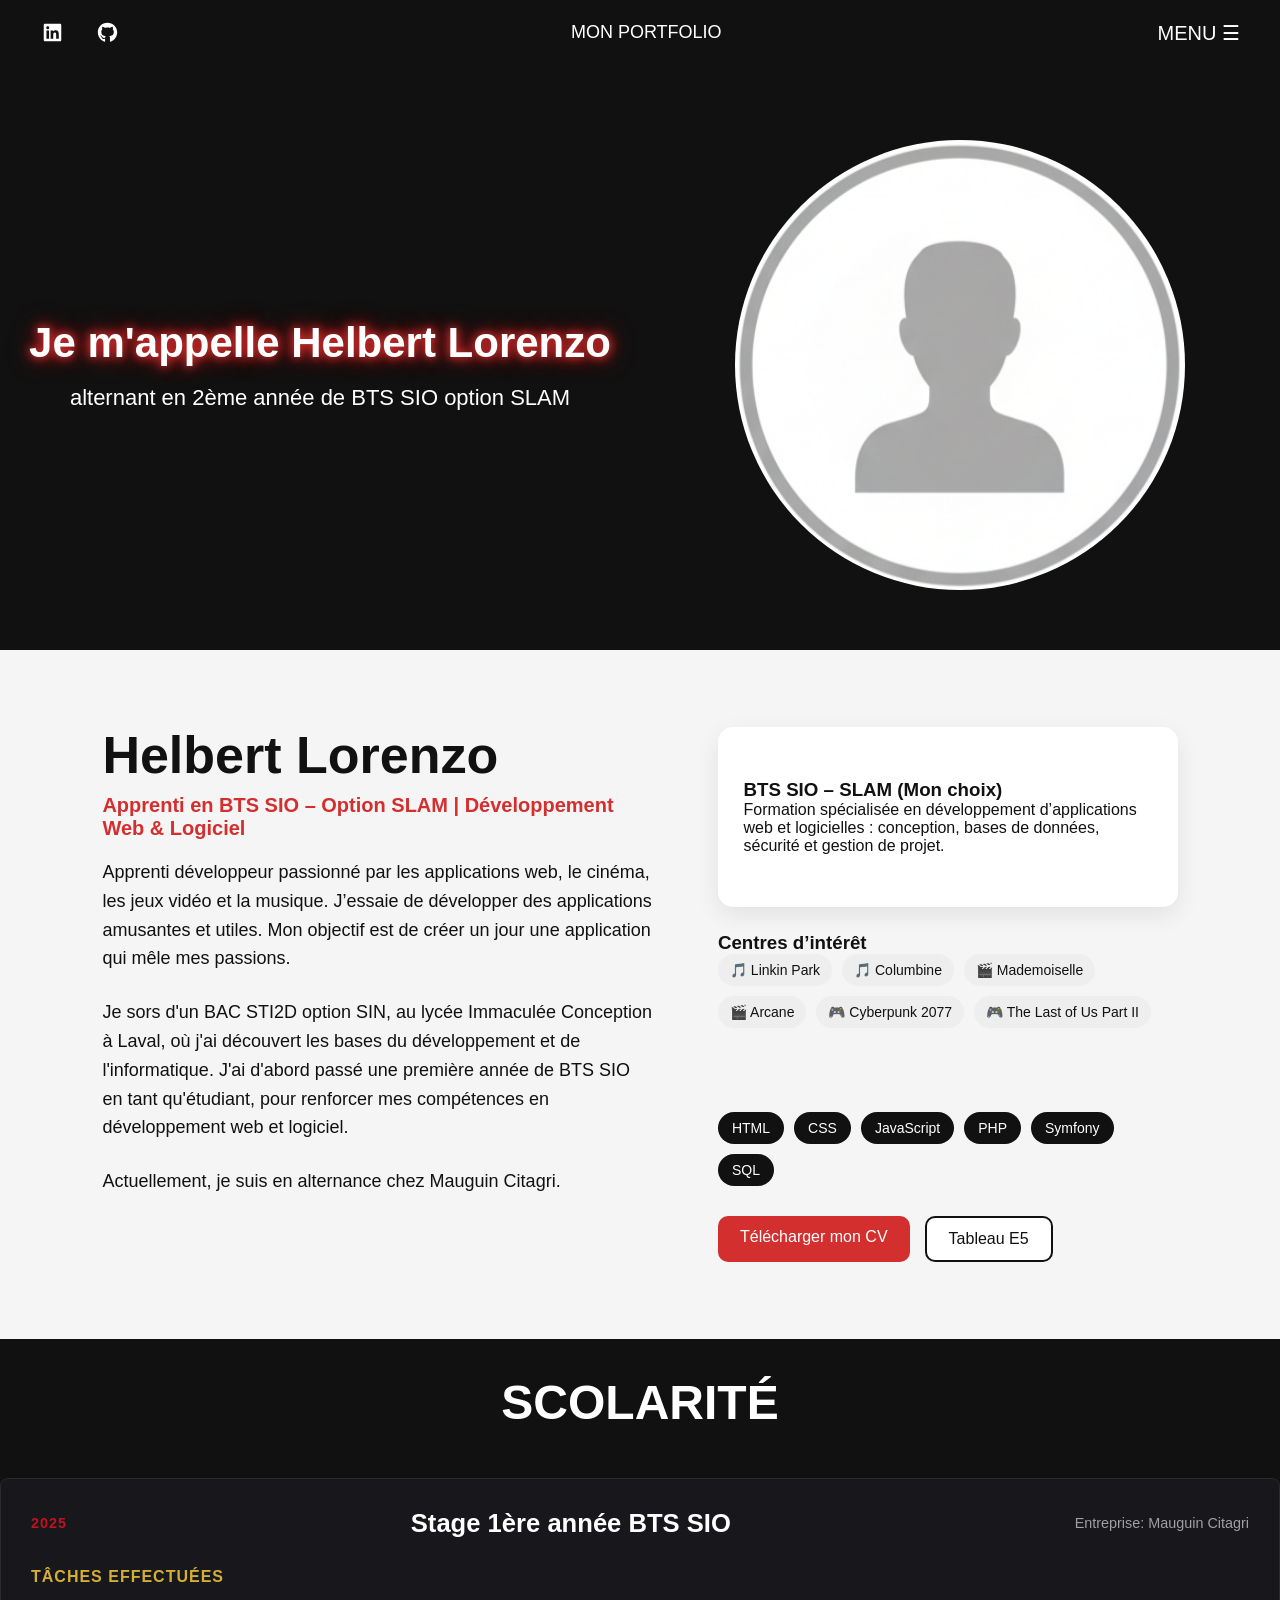
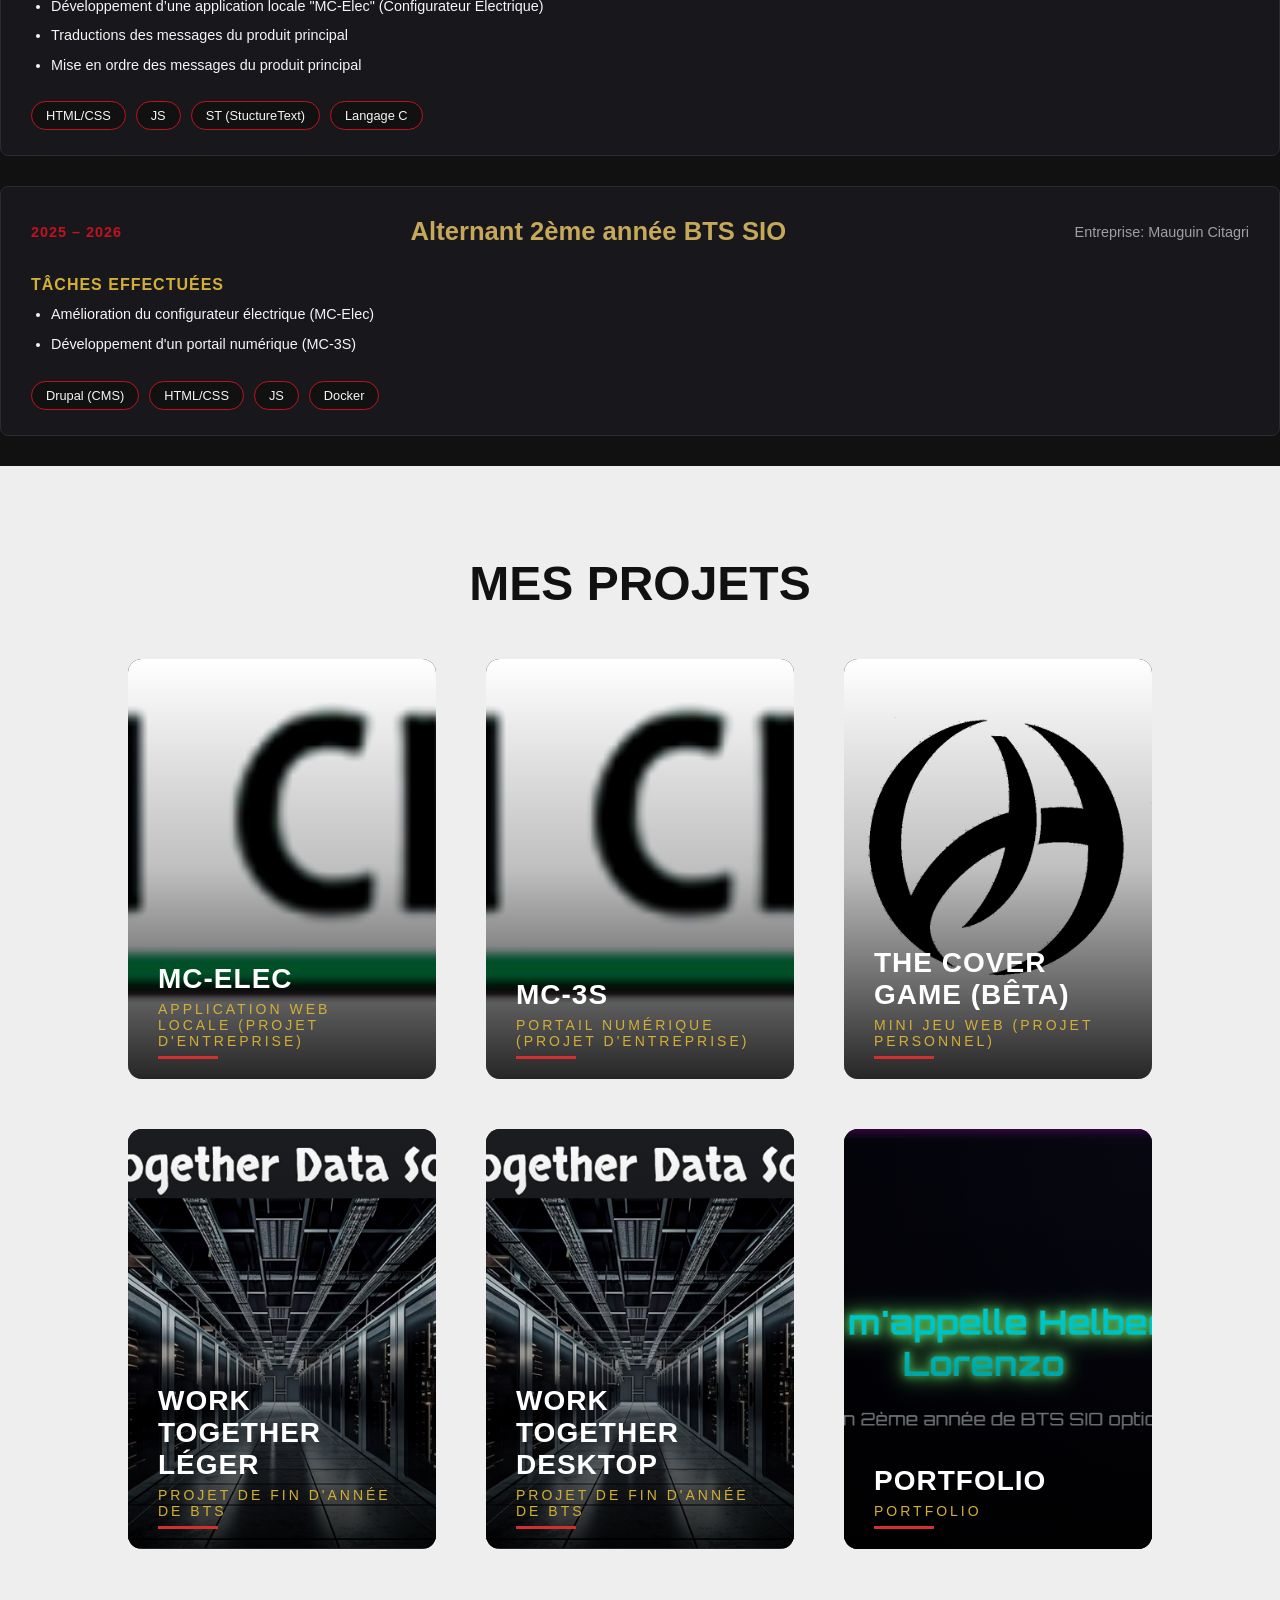
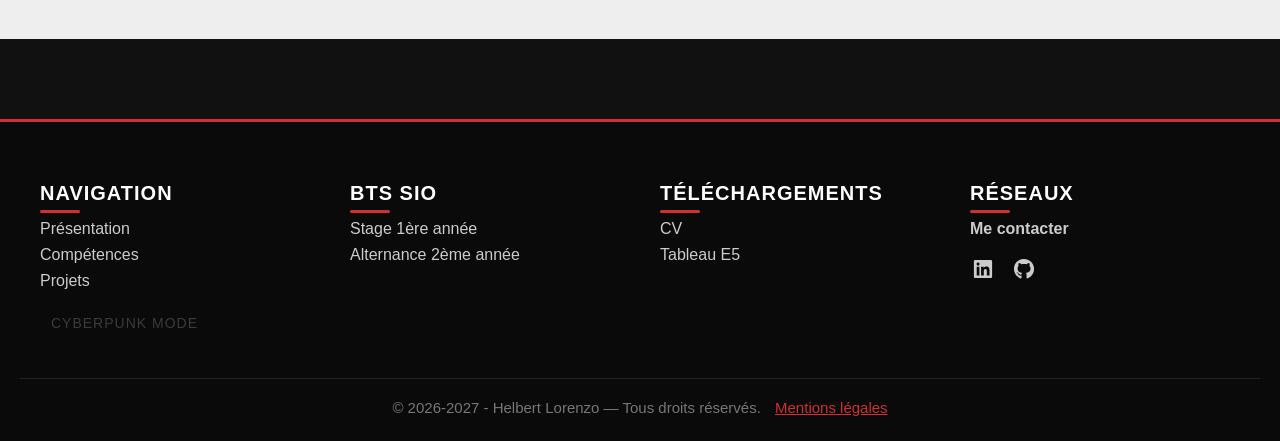
==== index.html @ fddd1efd "croix qui fonctionne" ====
<!DOCTYPE html>
<html lang="fr">
<head>
    <meta charset="UTF-8" />
    <meta name="viewport" content="width=device-width, initial-scale=1.0" />
    <title>HELBERT LORENZO</title>
    <link rel="website icon" type="jpg" href="assets/images/LLH.png">
    <link id="theme-style" rel="stylesheet" href="assets/css/style.css"/>
    <link href="https://fonts.googleapis.com/css2?family=Orbitron:wght@400;700&display=swap" rel="stylesheet">
</head>

<body>
    <header class="header">
        <div class="socials">

            <a href="https://www.linkedin.com/in/lorenzo-helbert-847bb3398?utm_source=share_via&utm_content=profile&utm_medium=member_android" target="_blank" rel="noopener noreferrer" aria-label="Lien vers mon GitHub">
                <svg xmlns="http://www.w3.org/2000/svg" viewBox="0 0 640 640"><!--!Font Awesome Free v7.1.0 by @fontawesome - https://fontawesome.com License - https://fontawesome.com/license/free Copyright 2025 Fonticons, Inc.--><path d="M512 96L127.9 96C110.3 96 96 110.5 96 128.3L96 511.7C96 529.5 110.3 544 127.9 544L512 544C529.6 544 544 529.5 544 511.7L544 128.3C544 110.5 529.6 96 512 96zM231.4 480L165 480L165 266.2L231.5 266.2L231.5 480L231.4 480zM198.2 160C219.5 160 236.7 177.2 236.7 198.5C236.7 219.8 219.5 237 198.2 237C176.9 237 159.7 219.8 159.7 198.5C159.7 177.2 176.9 160 198.2 160zM480.3 480L413.9 480L413.9 376C413.9 351.2 413.4 319.3 379.4 319.3C344.8 319.3 339.5 346.3 339.5 374.2L339.5 480L273.1 480L273.1 266.2L336.8 266.2L336.8 295.4L337.7 295.4C346.6 278.6 368.3 260.9 400.6 260.9C467.8 260.9 480.3 305.2 480.3 362.8L480.3 480z"/></svg>
            </a>
            
            <a href="https://github.com/NeiLP14" target="_blank" rel="noopener noreferrer" aria-label="Lien vers mon GitHub">
                <svg xmlns="http://www.w3.org/2000/svg" viewBox="0 0 640 640"><!--!Font Awesome Free v7.1.0 by @fontawesome - https://fontawesome.com License - https://fontawesome.com/license/free Copyright 2025 Fonticons, Inc.--><path d="M237.9 461.4C237.9 463.4 235.6 465 232.7 465C229.4 465.3 227.1 463.7 227.1 461.4C227.1 459.4 229.4 457.8 232.3 457.8C235.3 457.5 237.9 459.1 237.9 461.4zM206.8 456.9C206.1 458.9 208.1 461.2 211.1 461.8C213.7 462.8 216.7 461.8 217.3 459.8C217.9 457.8 216 455.5 213 454.6C210.4 453.9 207.5 454.9 206.8 456.9zM251 455.2C248.1 455.9 246.1 457.8 246.4 460.1C246.7 462.1 249.3 463.4 252.3 462.7C255.2 462 257.2 460.1 256.9 458.1C256.6 456.2 253.9 454.9 251 455.2zM316.8 72C178.1 72 72 177.3 72 316C72 426.9 141.8 521.8 241.5 555.2C254.3 557.5 258.8 549.6 258.8 543.1C258.8 536.9 258.5 502.7 258.5 481.7C258.5 481.7 188.5 496.7 173.8 451.9C173.8 451.9 162.4 422.8 146 415.3C146 415.3 123.1 399.6 147.6 399.9C147.6 399.9 172.5 401.9 186.2 425.7C208.1 464.3 244.8 453.2 259.1 446.6C261.4 430.6 267.9 419.5 275.1 412.9C219.2 406.7 162.8 398.6 162.8 302.4C162.8 274.9 170.4 261.1 186.4 243.5C183.8 237 175.3 210.2 189 175.6C209.9 169.1 258 202.6 258 202.6C278 197 299.5 194.1 320.8 194.1C342.1 194.1 363.6 197 383.6 202.6C383.6 202.6 431.7 169 452.6 175.6C466.3 210.3 457.8 237 455.2 243.5C471.2 261.2 481 275 481 302.4C481 398.9 422.1 406.6 366.2 412.9C375.4 420.8 383.2 435.8 383.2 459.3C383.2 493 382.9 534.7 382.9 542.9C382.9 549.4 387.5 557.3 400.2 555C500.2 521.8 568 426.9 568 316C568 177.3 455.5 72 316.8 72zM169.2 416.9C167.9 417.9 168.2 420.2 169.9 422.1C171.5 423.7 173.8 424.4 175.1 423.1C176.4 422.1 176.1 419.8 174.4 417.9C172.8 416.3 170.5 415.6 169.2 416.9zM158.4 408.8C157.7 410.1 158.7 411.7 160.7 412.7C162.3 413.7 164.3 413.4 165 412C165.7 410.7 164.7 409.1 162.7 408.1C160.7 407.5 159.1 407.8 158.4 408.8zM190.8 444.4C189.2 445.7 189.8 448.7 192.1 450.6C194.4 452.9 197.3 453.2 198.6 451.6C199.9 450.3 199.3 447.3 197.3 445.4C195.1 443.1 192.1 442.8 190.8 444.4zM179.4 429.7C177.8 430.7 177.8 433.3 179.4 435.6C181 437.9 183.7 438.9 185 437.9C186.6 436.6 186.6 434 185 431.7C183.6 429.4 181 428.4 179.4 429.7z"/></svg>
            </a>
            
            
        </div>

        <a href="#" class="logo">
            <span class="text-main">MON PORTFOLIO</span>
            <span class="text-hover">HOPE</span>
        </a>

        <div class="menu">MENU ☰</div>
    </header>

    <div id="side-menu" class="side-menu">
        <div class="close-btn">✕</div>

        <!-- ACCUEIL -->
        <div class="menu-block">
            <span class="menu-number">01</span>
            <div class="menu-content">
                <a href="#" class="menu-title">ACCUEIL</a>
                <a href="#presentation">PRESENTATION</a>
                <a href="#telechargeable">TELECHARGEABLE</a>
                <a href="#competences">COMPETENCES</a>
            </div>
        </div>

        <!-- SCOLARITE -->
        <div class="menu-block">
            <span class="menu-number">02</span>
            <div class="menu-content">
                <a href="#scolarite" class="menu-title">SCOLARITE</a>
                <a href="#stage1">STAGE PREMIERE ANNEE</a>
                <a href="#alternance">ALTERNANCE DEUXIEME ANNEE</a>
            </div>
        </div>

        <!-- PROJETS -->
        <div class="menu-block">
            <span class="menu-number">03</span>
            <div class="menu-content">
                <a href="#projets" class="menu-title">PROJETS</a>
                <a href="#mc-elec">MC-ELEC</a>
                <a href="#mc-3s">MC-3S</a>
                <a href="#covergame">THE COVER GAME</a>
                <a href="#w2g_leger">WORK TOGETHER LÉGER</a>
                <a href="#w2g_desktop">WORK TOGETHER DESKTOP</a>
            </div>
        </div>

        <!-- VEILLE TECHNOLOGIQUE -->
        <div class="menu-block">
            <span class="menu-number">04</span>
            <div class="menu-content">
                <a href="veille.html" class="menu-title">VEILLE TECHNOLOGIQUE</a>
            </div>
        </div>

        <!-- ME CONTACTER -->
        <div class="menu-block">
            <span class="menu-number">05</span>
            <div class="menu-content">
                <a href="#" class="menu-title">ME CONTACTER</a>
            </div>
        </div>
    </div>

    <div id="overlay" class="overlay"></div>

    <main>
        <div class="container">
            <section id="accueil">
                <div class="intro-presentation">
                    <div class="intro-text">
                        <h1 data-text="Je m'appelle Helbert Lorenzo">
                            Je m'appelle Helbert Lorenzo
                        </h1>
                        <br>
                        <p>alternant en 2ème année de BTS SIO option SLAM </p>
                    </div>

                    <div class="intro-img">
                        <img src="assets/images/pp_defaut.PNG" alt="profil" class="pp"/>
                    </div>
                </div>
            </section>

            <section id="presentation" class="presentation-section">

                <div class="presentation-grid">

                    <!-- COLONNE GAUCHE -->
                    <div class="presentation-left">
                        <h2>Helbert Lorenzo</h2>
                        <p class="subtitle">
                            Apprenti en BTS SIO – Option SLAM | Développement Web & Logiciel
                        </p>

                        <p class="description">
                            Apprenti développeur passionné par les applications web, le cinéma, les jeux vidéo et la musique. 
                            J’essaie de développer des applications amusantes et utiles. 
                            Mon objectif est de créer un jour une application qui mêle mes passions.
                        </p>

                        <p class="description">
                            Je sors d'un BAC STI2D option SIN, au lycée Immaculée Conception à Laval, où j'ai découvert les bases du développement et de l'informatique.
                            J'ai d'abord passé une première année de BTS SIO en tant qu'étudiant, pour renforcer mes compétences en développement web et logiciel.
                        </p>

                        <p class="description">
                            Actuellement, je suis en alternance chez Mauguin Citagri.
                        </p>
                    </div>

                    <!-- COLONNE DROITE -->
                    <div class="presentation-right">

                        <div class="card-container">
                            <div class="card">
                                <div class="card-face card-front">
                                    <h3>BTS SIO – SLAM (Mon choix)</h3>
                                    <p>
                                        Formation spécialisée en développement d’applications web et logicielles :
                                        conception, bases de données, sécurité et gestion de projet.
                                    </p>
                                </div>

                                <div class="card-face card-back">
                                    <h3>BTS SIO – SISR</h3>
                                    <p>
                                        Option orientée infrastructures, réseaux et cybersécurité :
                                        administration systèmes, maintenance et sécurisation des réseaux.
                                    </p>
                                </div>
                            </div>
                        </div>

                        <div class="card interests">
                            <h3>Centres d’intérêt</h3>
                            <div class="tags">
                                <span class="interest" data-interest="linkinpark">🎵 Linkin Park</span>
                                <span class="interest" data-interest="columbine">🎵 Columbine</span>
                                <span class="interest" data-interest="mademoiselle">🎬 Mademoiselle</span>
                                <span class="interest" data-interest="arcane">🎬 Arcane</span>
                                <span class="interest" data-interest="cyberpunk">🎮 Cyberpunk 2077</span>
                                <span class="interest" data-interest="tlou2">🎮 The Last of Us Part II</span>
                            </div>
                        </div>

                        <div class="stack">
                            <span>HTML</span>
                            <span>CSS</span>
                            <span>JavaScript</span>
                            <span>PHP</span>
                            <span>Symfony</span>
                            <span>SQL</span>
                        </div>

                        <div class="cta-buttons">
                            <a href="/assets/pdf/mon_CV.pdf" download class="btn-primary">Télécharger mon CV</a>
                            <a href="#" class="btn-secondary" onclick="ouvrirPopup()">Tableau E5</a>
                        </div>
                    </div>

                </div>

            </section>

            <section class="scolarite" id="scolarite">
                <br><br>
                <h2>SCOLARITÉ</h2>

                <div class="bloc-parcours" id="stage1">

                    <div class="bloc-header">
                        <span class="bloc-date">2025</span>
                        <h3>Stage 1ère année BTS SIO</h3>
                        <span class="bloc-entreprise">Entreprise: Mauguin Citagri</span>
                    </div>

                    <div class="bloc-content">

                        <div class="bloc-section">
                            <h4>Tâches effectuées</h4>
                            <ul>
                                <li>Développement d’une application locale "MC-Elec" (Configurateur Electrique)</li>
                                <li>Traductions des messages du produit principal</li>
                                <li>Mise en ordre des messages du produit principal</li>
                            </ul>
                        </div>

                        <div class="tech-tags">
                            <span>HTML/CSS</span>
                            <span>JS</span>
                            <span>ST (StuctureText)</span>
                            <span>Langage C</span>
                        </div>
                    </div>
                </div>

                <div class="bloc-parcours highlight" id="alternance">
                    <div class="bloc-header">
                        <span class="bloc-date">2025 – 2026</span>
                        <h3>Alternant 2ème année BTS SIO</h3>
                        <span class="bloc-entreprise">Entreprise: Mauguin Citagri</span>
                    </div>

                    <div class="bloc-content">

                        <div class="bloc-section">
                            <h4>TÂCHES EFFECTUÉES</h4>
                            <ul>
                                <li>Amélioration du configurateur électrique (MC-Elec)</li>
                                <li>Développement d'un portail numérique (MC-3S)</li>
                            </ul>
                        </div>

                        <div class="tech-tags">
                            <span>Drupal (CMS)</span>
                            <span>HTML/CSS</span>
                            <span>JS</span>
                            <span>Docker</span>
                        </div>

                    </div>

                </div>

            </section>

            <section id="projets" class="bg-light">
                <h2>MES PROJETS</h2>

                <div class="projects-grid">
                    <article class="project-card" data-popup="project1" id="mc-elec">
                        <img src="assets/images/mc3s_logo.png" alt="Projet 1">
                        <div class="project-overlay">
                            <h3>MC-Elec</h3>
                            <span>Application Web locale (Projet d'entreprise)</span>
                        </div>
                    </article>

                    <article class="project-card" data-popup="project2" id="mc-3s">
                        <img src="assets/images/mc3s_logo.png" alt="Projet 2">
                        <div class="project-overlay">
                            <h3>MC-3S</h3>
                            <span>Portail numérique (Projet d'entreprise)</span>
                        </div>
                    </article>

                    <article class="project-card" data-popup="project3" id="covergame">
                        <img src="assets/images/LLH.png" alt="Projet 3">
                        <div class="project-overlay">
                            <h3>The Cover Game (Bêta)</h3>
                            <span>Mini jeu Web (Projet personnel)</span>
                        </div>
                    </article>

                    <article class="project-card" data-popup="project4" id="w2g_leger">
                        <img src="assets/images/w2g.png" alt="Projet 4">
                        <div class="project-overlay">
                            <h3>Work Together Léger</h3>
                            <span>Projet de fin d'année de BTS</span>
                        </div>
                    </article>

                    <article class="project-card" data-popup="project5" id="w2g_desktop">
                        <img src="assets/images/w2g.png" alt="Projet 5">
                        <div class="project-overlay">
                            <h3>Work Together Desktop</h3>
                            <span>Projet de fin d'année de BTS</span>
                        </div>
                    </article>

                    <article class="project-card" data-popup="project6" id="portfolio">
                        <img src="assets/images/portfolio.png" alt="Projet 6">
                        <div class="project-overlay">
                            <h3>Portfolio</h3>
                            <span>Portfolio</span>
                        </div>
                    </article>
                </div>

            </section>
        </div>
    </main>

    <footer class="footer">
        <div class="footer-container">

            <!-- Colonne 1 -->
            <div class="footer-col">
                <h4>Navigation</h4>
                <a href="#presentation">Présentation</a>
                <a href="#presentation">Compétences</a>
                <a href="#projets">Projets</a>
                <button id="theme-toggle" class="theme-btn">CYBERPUNK MODE</button>
            </div>

            <!-- Colonne 2 -->
            <div class="footer-col">
                <h4>BTS SIO</h4>
                <a href="#stage1">Stage 1ère année</a>
                <a href="#alternance">Alternance 2ème année</a>
            </div>

            <!-- Colonne 3 -->
            <div class="footer-col">
                <h4>Téléchargements</h4>
                <a href="/assets/pdf/mon_CV.pdf" download>CV</a>
                <a href="#" onclick="ouvrirPopup()">Tableau E5</a>
            </div>

            <!-- Colonne 4 -->
            <div class="footer-col">
                <h4>Réseaux</h4>
                <a href="#" class="footer-contact">Me contacter</a>
                <div class="footer-socials">
                    <a href="https://www.linkedin.com/in/lorenzo-helbert-847bb3398?utm_source=share_via&utm_content=profile&utm_medium=member_android" target="_blank" rel="noopener noreferrer" aria-label="Lien vers mon GitHub">
                        <svg xmlns="http://www.w3.org/2000/svg" viewBox="0 0 640 640"><!--!Font Awesome Free v7.1.0 by @fontawesome - https://fontawesome.com License - https://fontawesome.com/license/free Copyright 2025 Fonticons, Inc.--><path d="M512 96L127.9 96C110.3 96 96 110.5 96 128.3L96 511.7C96 529.5 110.3 544 127.9 544L512 544C529.6 544 544 529.5 544 511.7L544 128.3C544 110.5 529.6 96 512 96zM231.4 480L165 480L165 266.2L231.5 266.2L231.5 480L231.4 480zM198.2 160C219.5 160 236.7 177.2 236.7 198.5C236.7 219.8 219.5 237 198.2 237C176.9 237 159.7 219.8 159.7 198.5C159.7 177.2 176.9 160 198.2 160zM480.3 480L413.9 480L413.9 376C413.9 351.2 413.4 319.3 379.4 319.3C344.8 319.3 339.5 346.3 339.5 374.2L339.5 480L273.1 480L273.1 266.2L336.8 266.2L336.8 295.4L337.7 295.4C346.6 278.6 368.3 260.9 400.6 260.9C467.8 260.9 480.3 305.2 480.3 362.8L480.3 480z"/></svg>
                    </a>
                    
                    <a href="https://github.com/NeiLP14" target="_blank" rel="noopener noreferrer" aria-label="Lien vers mon GitHub">
                        <svg xmlns="http://www.w3.org/2000/svg" viewBox="0 0 640 640"><!--!Font Awesome Free v7.1.0 by @fontawesome - https://fontawesome.com License - https://fontawesome.com/license/free Copyright 2025 Fonticons, Inc.--><path d="M237.9 461.4C237.9 463.4 235.6 465 232.7 465C229.4 465.3 227.1 463.7 227.1 461.4C227.1 459.4 229.4 457.8 232.3 457.8C235.3 457.5 237.9 459.1 237.9 461.4zM206.8 456.9C206.1 458.9 208.1 461.2 211.1 461.8C213.7 462.8 216.7 461.8 217.3 459.8C217.9 457.8 216 455.5 213 454.6C210.4 453.9 207.5 454.9 206.8 456.9zM251 455.2C248.1 455.9 246.1 457.8 246.4 460.1C246.7 462.1 249.3 463.4 252.3 462.7C255.2 462 257.2 460.1 256.9 458.1C256.6 456.2 253.9 454.9 251 455.2zM316.8 72C178.1 72 72 177.3 72 316C72 426.9 141.8 521.8 241.5 555.2C254.3 557.5 258.8 549.6 258.8 543.1C258.8 536.9 258.5 502.7 258.5 481.7C258.5 481.7 188.5 496.7 173.8 451.9C173.8 451.9 162.4 422.8 146 415.3C146 415.3 123.1 399.6 147.6 399.9C147.6 399.9 172.5 401.9 186.2 425.7C208.1 464.3 244.8 453.2 259.1 446.6C261.4 430.6 267.9 419.5 275.1 412.9C219.2 406.7 162.8 398.6 162.8 302.4C162.8 274.9 170.4 261.1 186.4 243.5C183.8 237 175.3 210.2 189 175.6C209.9 169.1 258 202.6 258 202.6C278 197 299.5 194.1 320.8 194.1C342.1 194.1 363.6 197 383.6 202.6C383.6 202.6 431.7 169 452.6 175.6C466.3 210.3 457.8 237 455.2 243.5C471.2 261.2 481 275 481 302.4C481 398.9 422.1 406.6 366.2 412.9C375.4 420.8 383.2 435.8 383.2 459.3C383.2 493 382.9 534.7 382.9 542.9C382.9 549.4 387.5 557.3 400.2 555C500.2 521.8 568 426.9 568 316C568 177.3 455.5 72 316.8 72zM169.2 416.9C167.9 417.9 168.2 420.2 169.9 422.1C171.5 423.7 173.8 424.4 175.1 423.1C176.4 422.1 176.1 419.8 174.4 417.9C172.8 416.3 170.5 415.6 169.2 416.9zM158.4 408.8C157.7 410.1 158.7 411.7 160.7 412.7C162.3 413.7 164.3 413.4 165 412C165.7 410.7 164.7 409.1 162.7 408.1C160.7 407.5 159.1 407.8 158.4 408.8zM190.8 444.4C189.2 445.7 189.8 448.7 192.1 450.6C194.4 452.9 197.3 453.2 198.6 451.6C199.9 450.3 199.3 447.3 197.3 445.4C195.1 443.1 192.1 442.8 190.8 444.4zM179.4 429.7C177.8 430.7 177.8 433.3 179.4 435.6C181 437.9 183.7 438.9 185 437.9C186.6 436.6 186.6 434 185 431.7C183.6 429.4 181 428.4 179.4 429.7z"/></svg>
                    </a>
                </div>
            </div>

        </div>

        <div class="footer-bottom">
            © 2026-2027 - Helbert Lorenzo — Tous droits réservés.
            <a href="mentions-legales.html">Mentions légales</a>
        </div>
    </footer>

    <!-- POPUP INTERETS -->
    <div class="modal" id="interestModal">
        <div class="modal-content">
            <span class="close">&times;</span>
            <h2 id="modalTitle"></h2>
            <p id="modalText"></p>
        </div>
    </div>

    <!-- POPUP MOT DE PASSE -->
    <div id="popupMdp" class="popup-overlay">
        <div class="popup-box">
            <h2>Accès sécurisé</h2>
            <p>Veuillez entrer le mot de passe</p>
            
            <input type="password" id="champMdp" placeholder="Mot de passe">
            
            <div class="popup-buttons">
            <button onclick="verifierMotDePasse()">Valider</button>
            <button class="close-btn" onclick="fermerPopup()">Annuler</button>
            </div>
            
            <p id="erreurMdp" class="erreur"></p>
        </div>
    </div>

    <div class="modal" id="project-modal">
        <div class="modal-content">
            <span class="close" id="close-project">&times;</span>
            
            <h2 id="modal-title"></h2>
            <p id="modal-description"></p>

            <div class="modal-images" id="modal-images"></div>
        </div>
    </div>

    <div class="image-viewer" id="image-viewer">
        <span class="viewer-close">&times;</span>
        <span class="viewer-arrow left">&#10094;</span>
        <img id="viewer-img" src="" alt="Agrandissement">
        <span class="viewer-arrow right">&#10095;</span>
    </div>

    <script src="assets/javascript/script.js"></script>
</body>
---- assets/css/style.css ----
@import url("navbar.css");
@import url("intro.css");
@import url("accueil.css");
@import url("apropos.css");
@import url("interets.css");
@import url("tab_e5.css");
@import url("scolarite.css");
@import url("projekt.css");
@import url("veille.css");
@import url("mentions.css");
@import url("footer.css");

* {
    margin: 0;
    padding: 0;
    box-sizing: border-box;
    font-family: "Helvetica", sans-serif;
}

main {
    padding-top: 80px; 
}

body {
    background: #111;
    color: #fff;
    overflow-x: hidden;
}

.bg-light {
    background-color: #eee;
    color: #111;
}
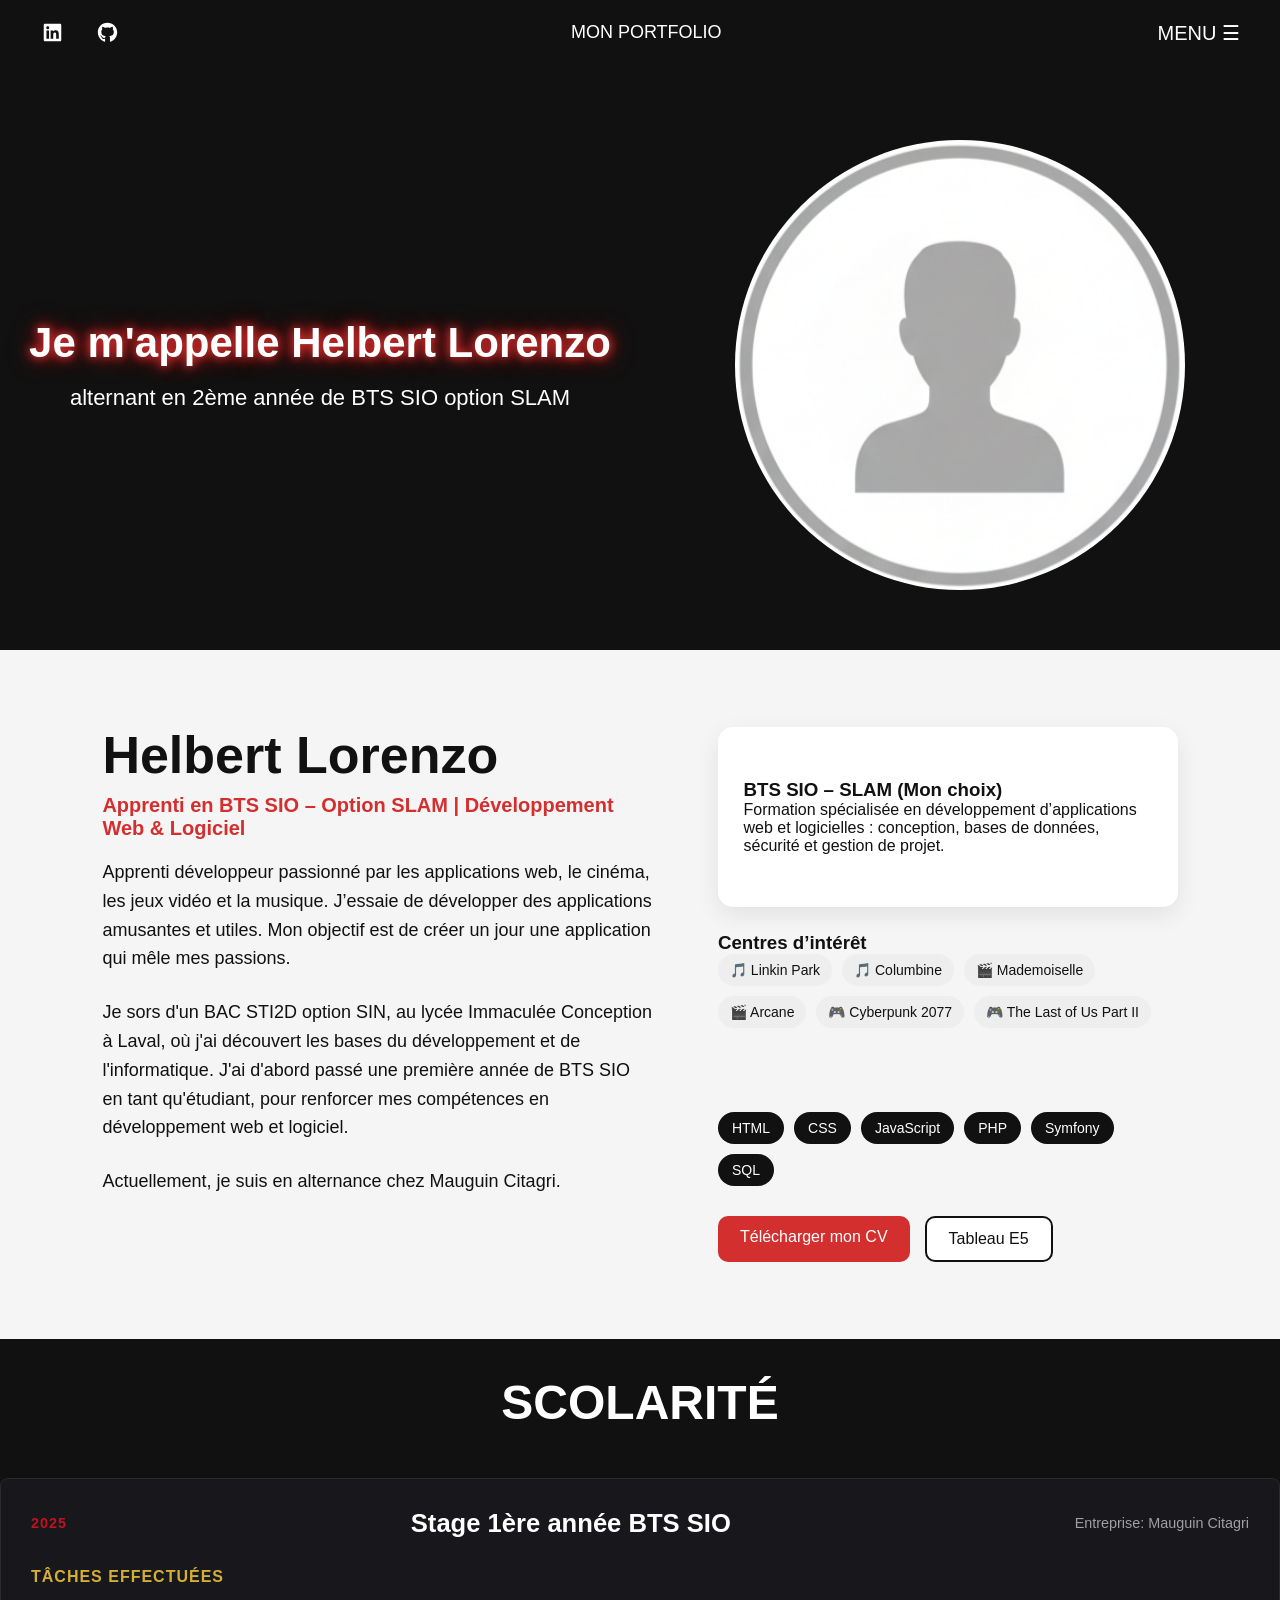
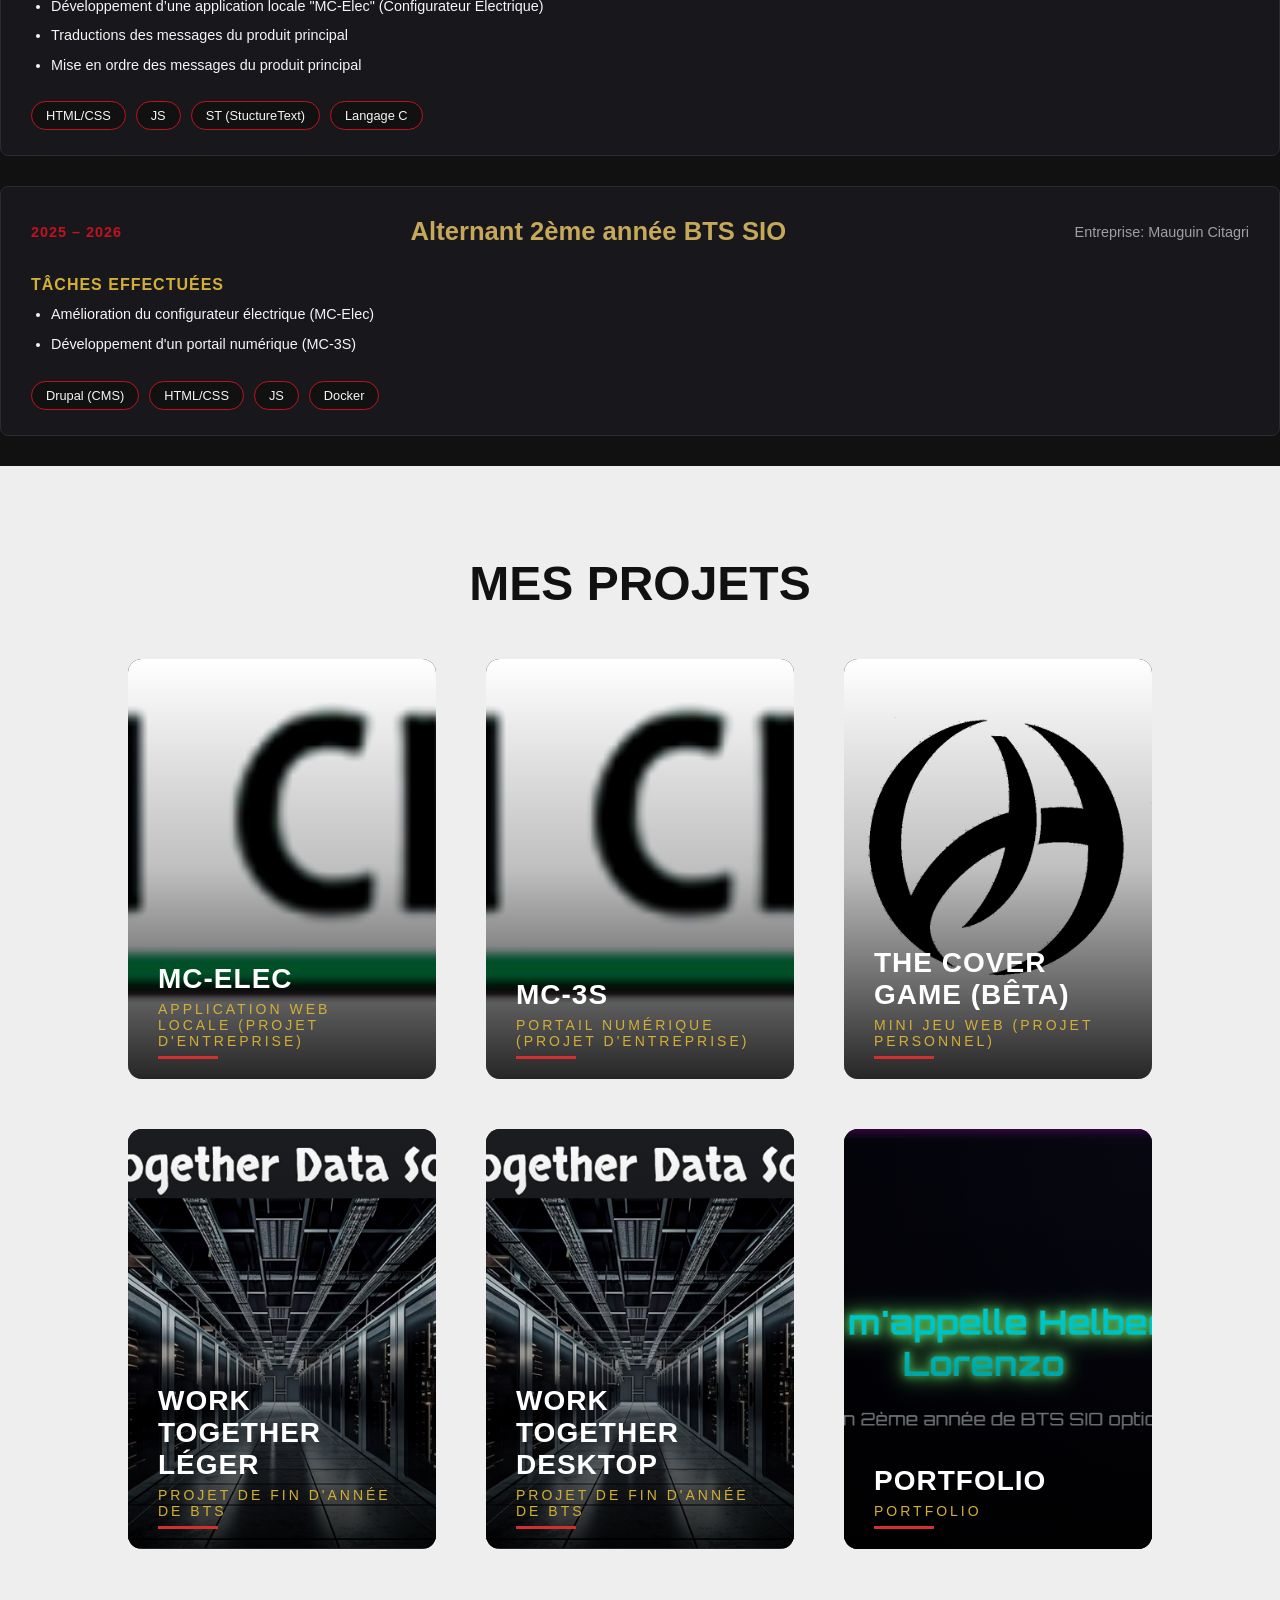
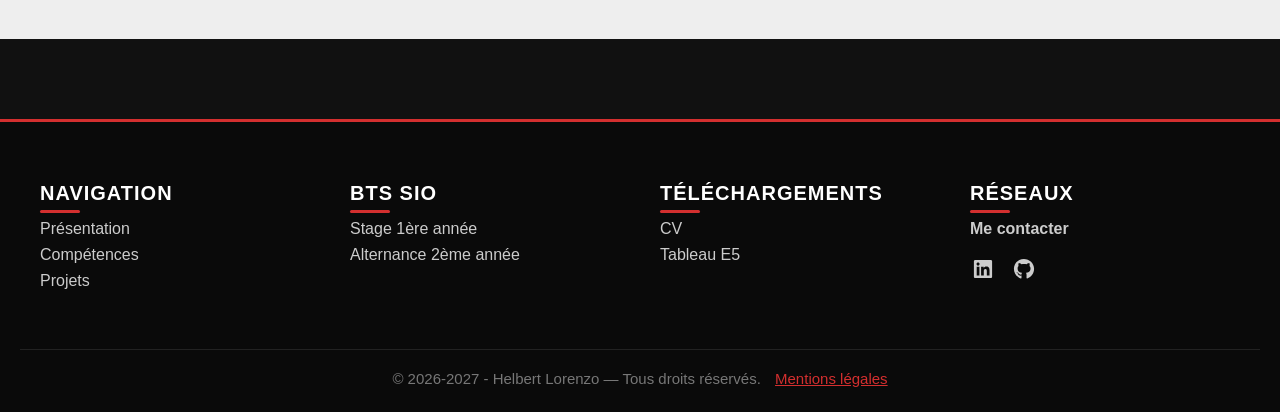
==== commit b4d5f837: "plus de professionnel" ====
--- a/index.html
+++ b/index.html
@@ -33,7 +33,9 @@
     </header>
 
     <div id="side-menu" class="side-menu">
-        <div class="close-btn">✕</div>
+        <div class="close-btn">
+            <span>✕</span>
+        </div>
 
         <!-- ACCUEIL -->
         <div class="menu-block">
@@ -315,7 +317,6 @@
                 <a href="#presentation">Présentation</a>
                 <a href="#presentation">Compétences</a>
                 <a href="#projets">Projets</a>
-                <button id="theme-toggle" class="theme-btn">CYBERPUNK MODE</button>
             </div>
 
             <!-- Colonne 2 -->
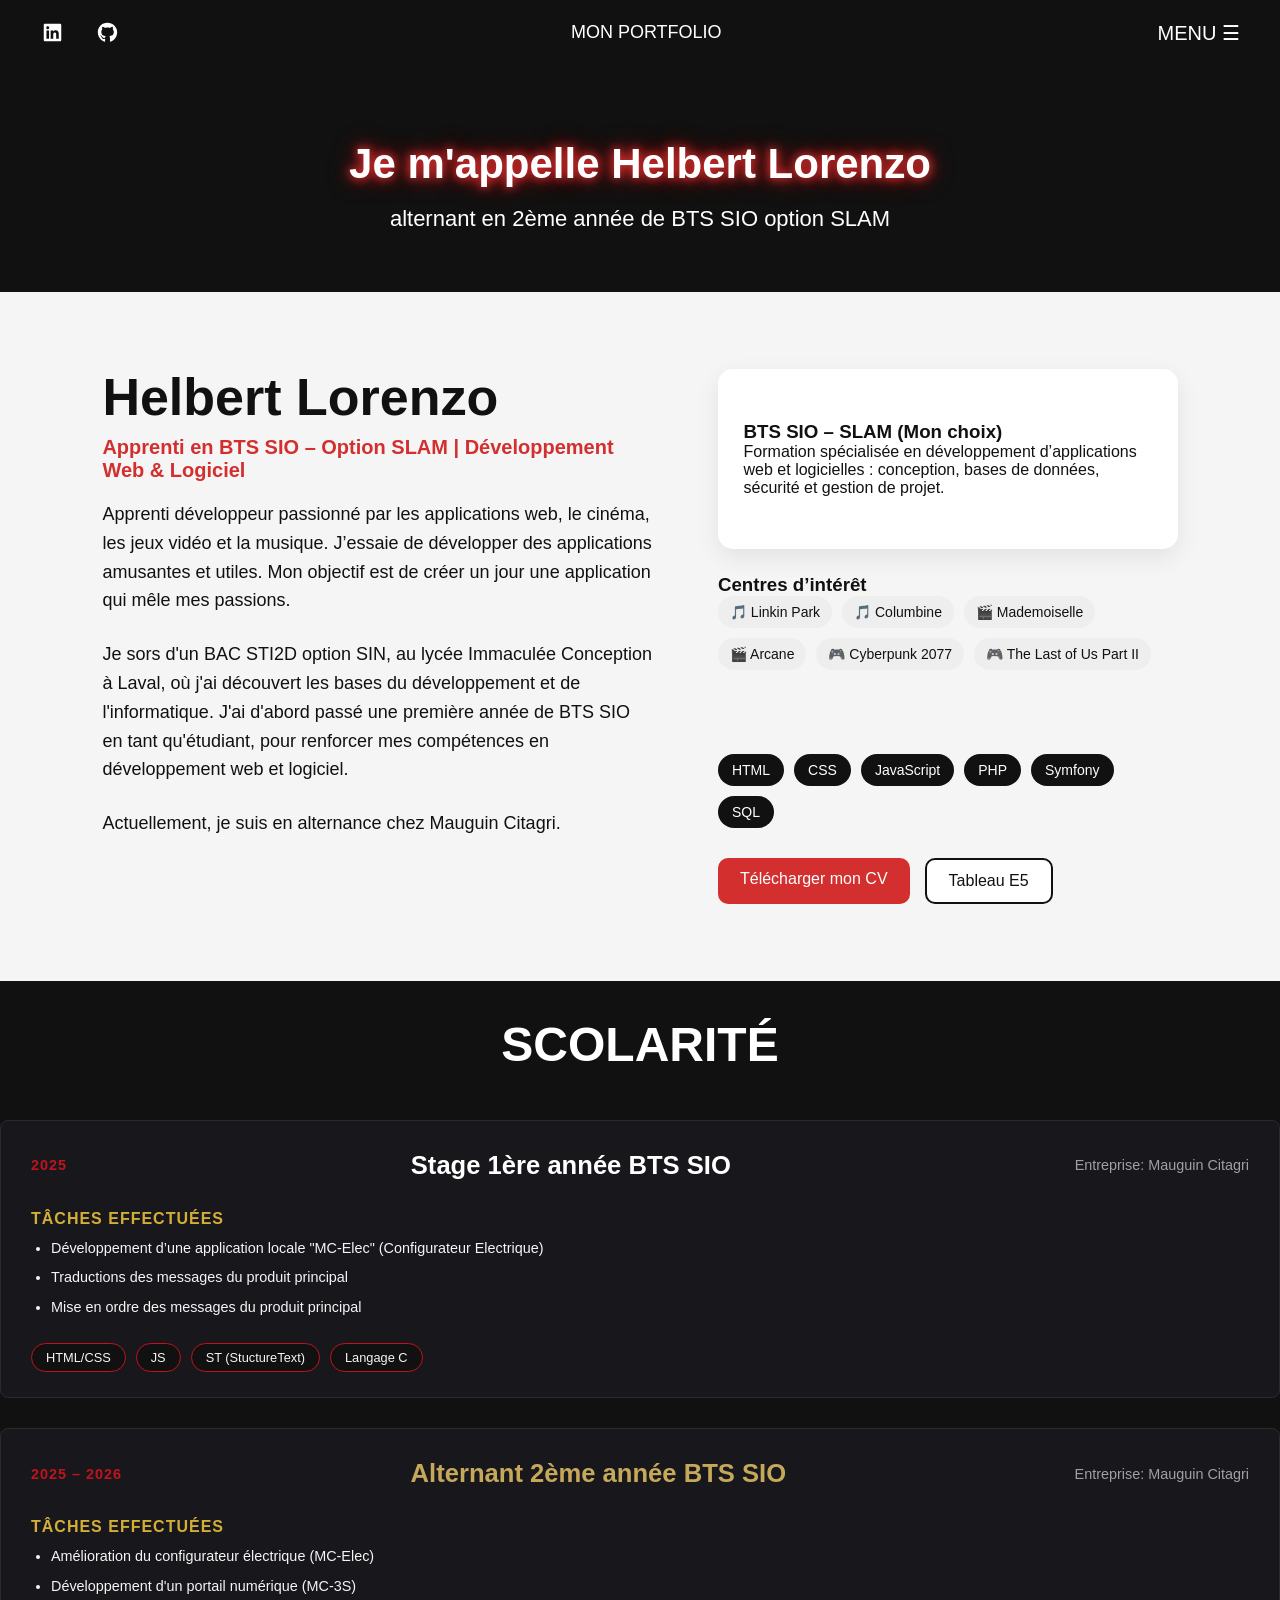
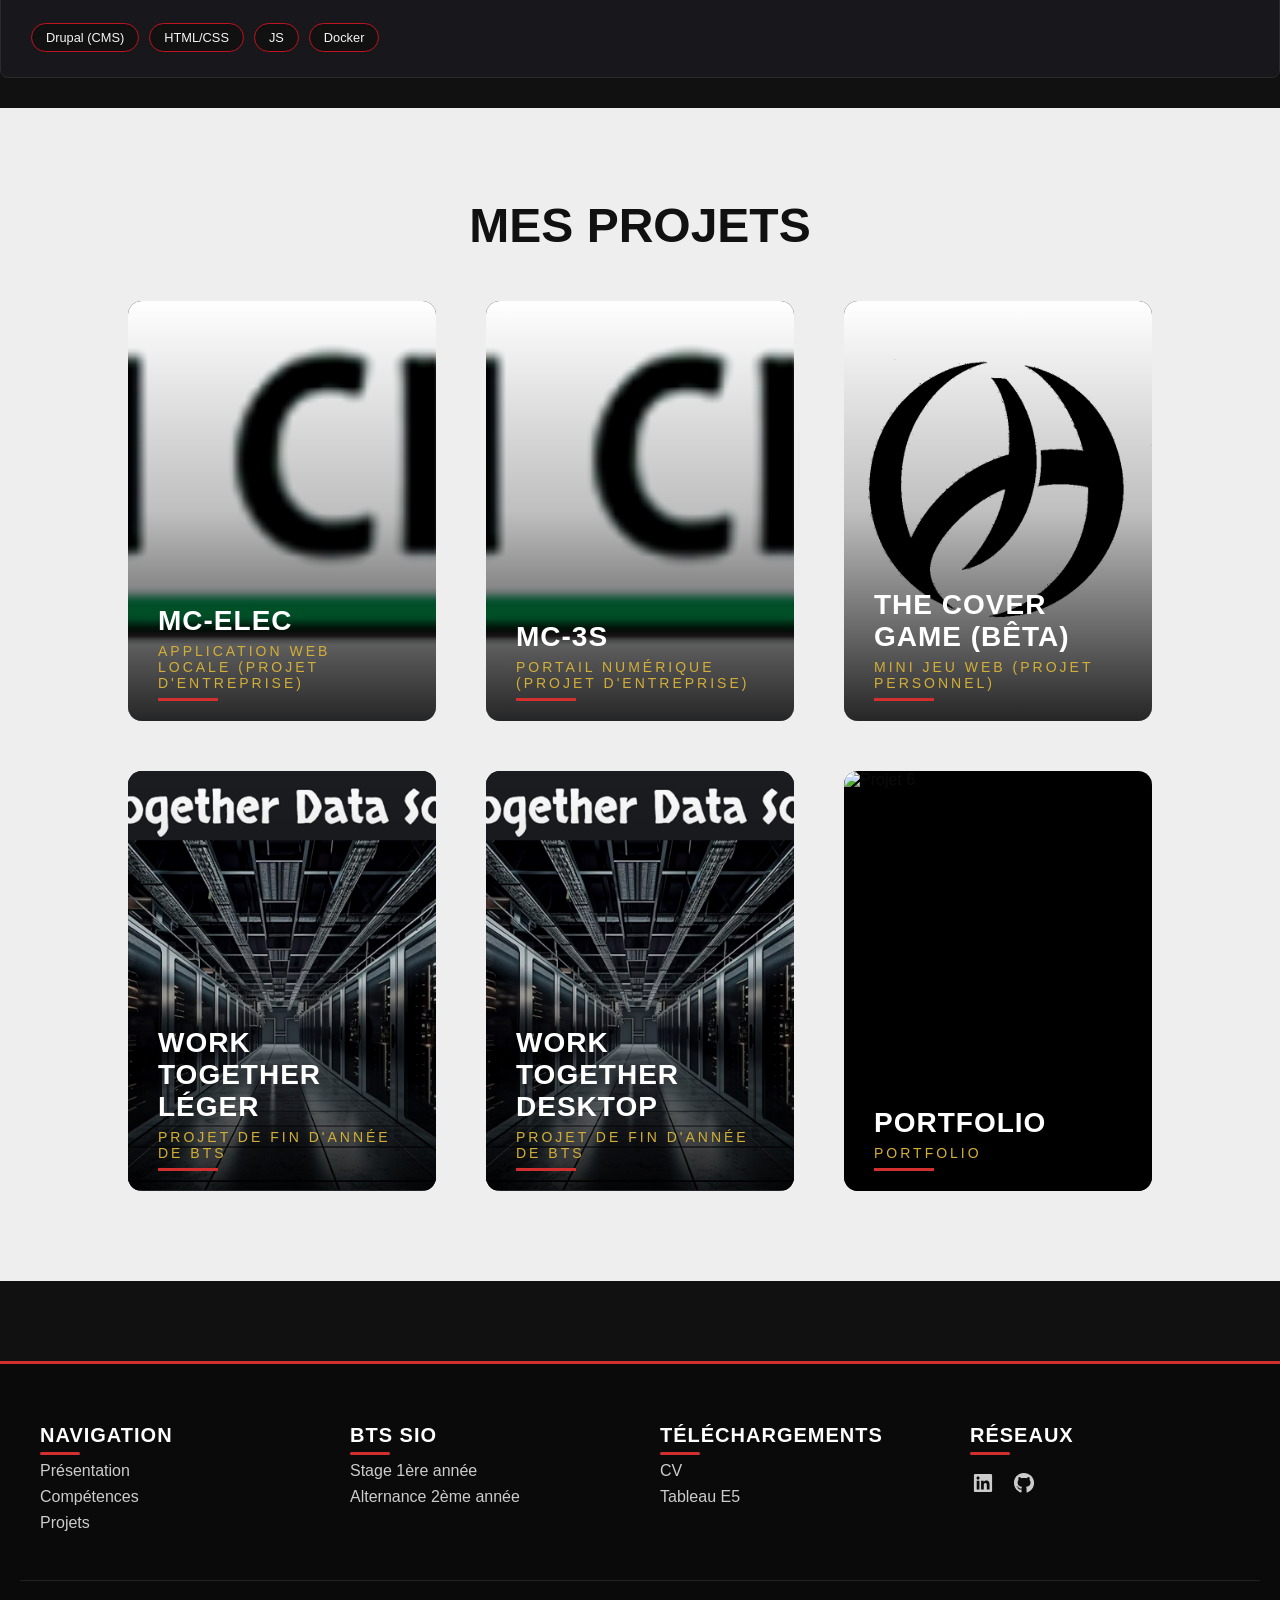
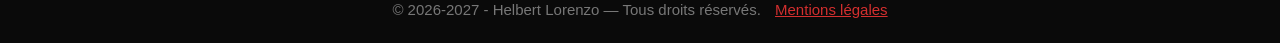
==== commit 462aba4d: "premières modifs suite au passage du BTS blanc" ====
--- a/index.html
+++ b/index.html
@@ -68,6 +68,7 @@
                 <a href="#covergame">THE COVER GAME</a>
                 <a href="#w2g_leger">WORK TOGETHER LÉGER</a>
                 <a href="#w2g_desktop">WORK TOGETHER DESKTOP</a>
+                <a href="#portfolio">PORTFOLIO</a>
             </div>
         </div>
 
@@ -76,14 +77,6 @@
             <span class="menu-number">04</span>
             <div class="menu-content">
                 <a href="veille.html" class="menu-title">VEILLE TECHNOLOGIQUE</a>
-            </div>
-        </div>
-
-        <!-- ME CONTACTER -->
-        <div class="menu-block">
-            <span class="menu-number">05</span>
-            <div class="menu-content">
-                <a href="#" class="menu-title">ME CONTACTER</a>
             </div>
         </div>
     </div>
@@ -101,10 +94,6 @@
                         <br>
                         <p>alternant en 2ème année de BTS SIO option SLAM </p>
                     </div>
-
-                    <div class="intro-img">
-                        <img src="assets/images/pp_defaut.PNG" alt="profil" class="pp"/>
-                    </div>
                 </div>
             </section>
 
@@ -336,7 +325,6 @@
             <!-- Colonne 4 -->
             <div class="footer-col">
                 <h4>Réseaux</h4>
-                <a href="#" class="footer-contact">Me contacter</a>
                 <div class="footer-socials">
                     <a href="https://www.linkedin.com/in/lorenzo-helbert-847bb3398?utm_source=share_via&utm_content=profile&utm_medium=member_android" target="_blank" rel="noopener noreferrer" aria-label="Lien vers mon GitHub">
                         <svg xmlns="http://www.w3.org/2000/svg" viewBox="0 0 640 640"><!--!Font Awesome Free v7.1.0 by @fontawesome - https://fontawesome.com License - https://fontawesome.com/license/free Copyright 2025 Fonticons, Inc.--><path d="M512 96L127.9 96C110.3 96 96 110.5 96 128.3L96 511.7C96 529.5 110.3 544 127.9 544L512 544C529.6 544 544 529.5 544 511.7L544 128.3C544 110.5 529.6 96 512 96zM231.4 480L165 480L165 266.2L231.5 266.2L231.5 480L231.4 480zM198.2 160C219.5 160 236.7 177.2 236.7 198.5C236.7 219.8 219.5 237 198.2 237C176.9 237 159.7 219.8 159.7 198.5C159.7 177.2 176.9 160 198.2 160zM480.3 480L413.9 480L413.9 376C413.9 351.2 413.4 319.3 379.4 319.3C344.8 319.3 339.5 346.3 339.5 374.2L339.5 480L273.1 480L273.1 266.2L336.8 266.2L336.8 295.4L337.7 295.4C346.6 278.6 368.3 260.9 400.6 260.9C467.8 260.9 480.3 305.2 480.3 362.8L480.3 480z"/></svg>
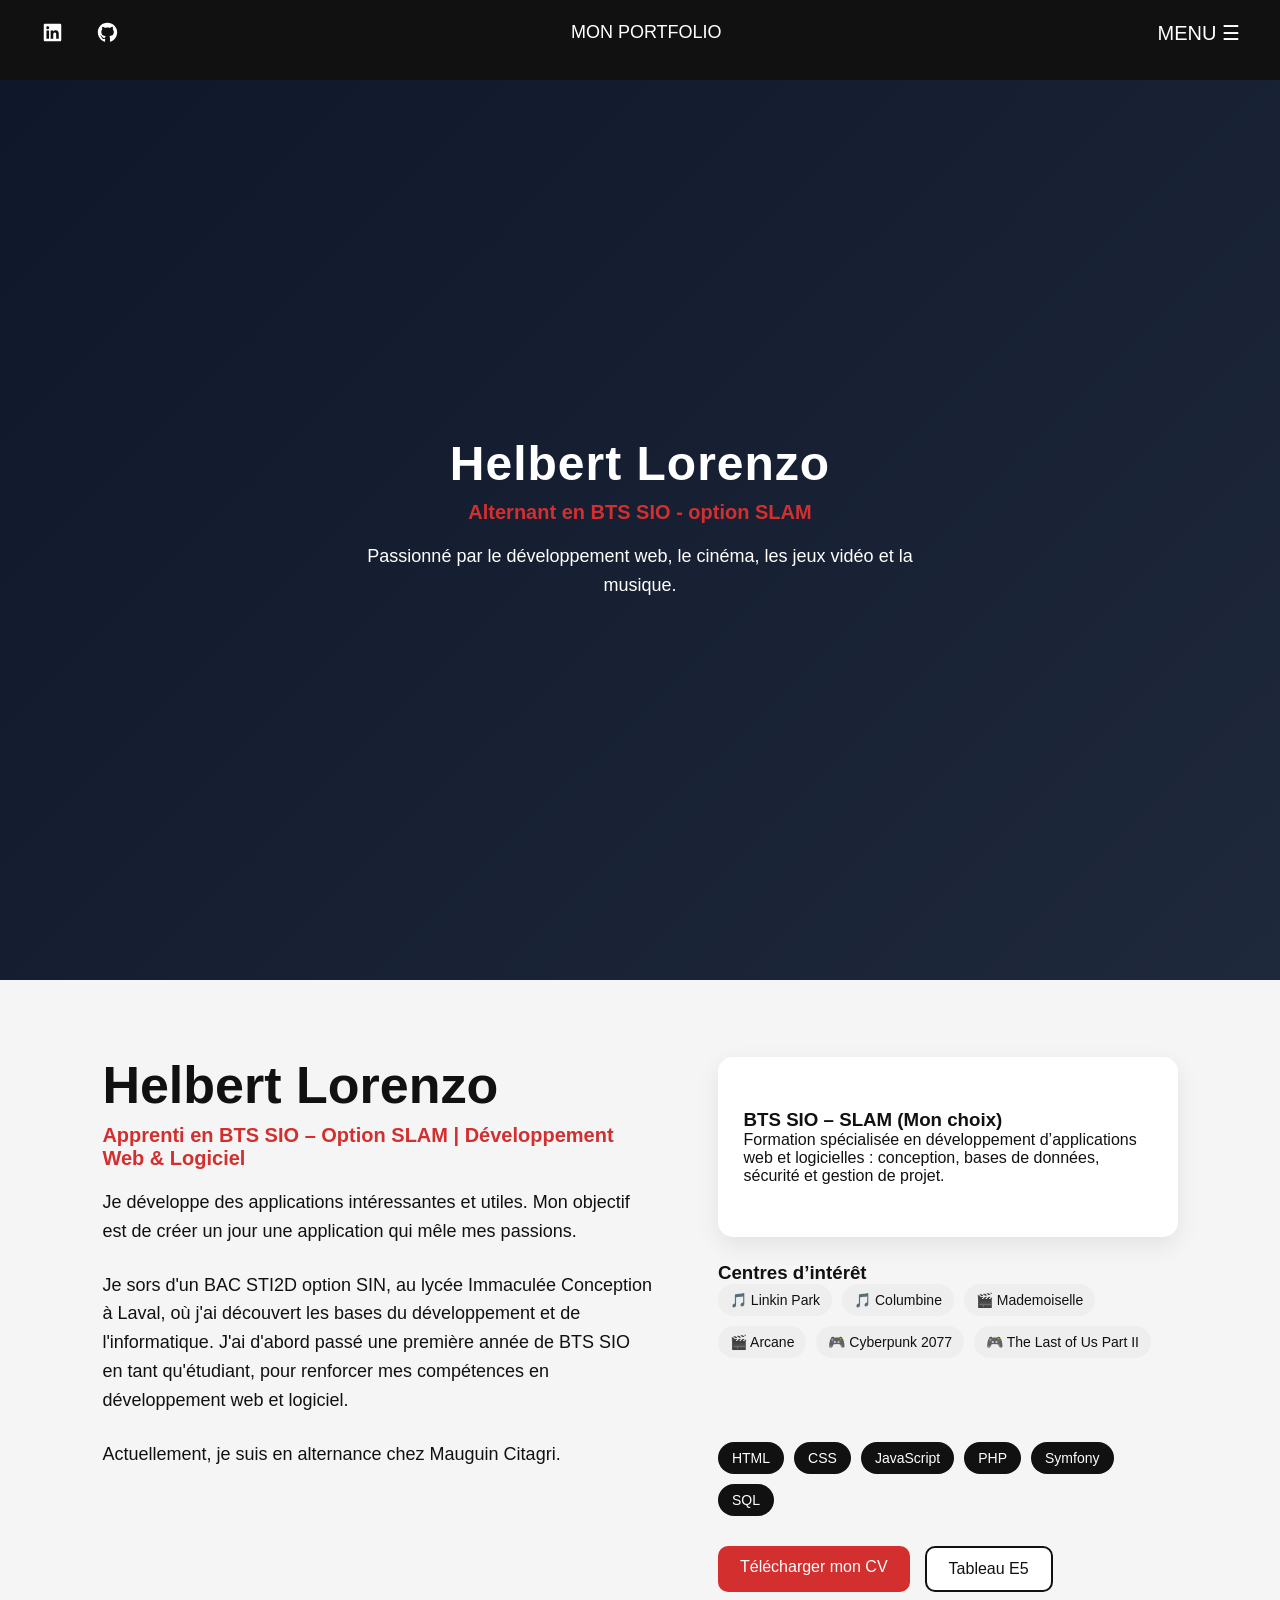
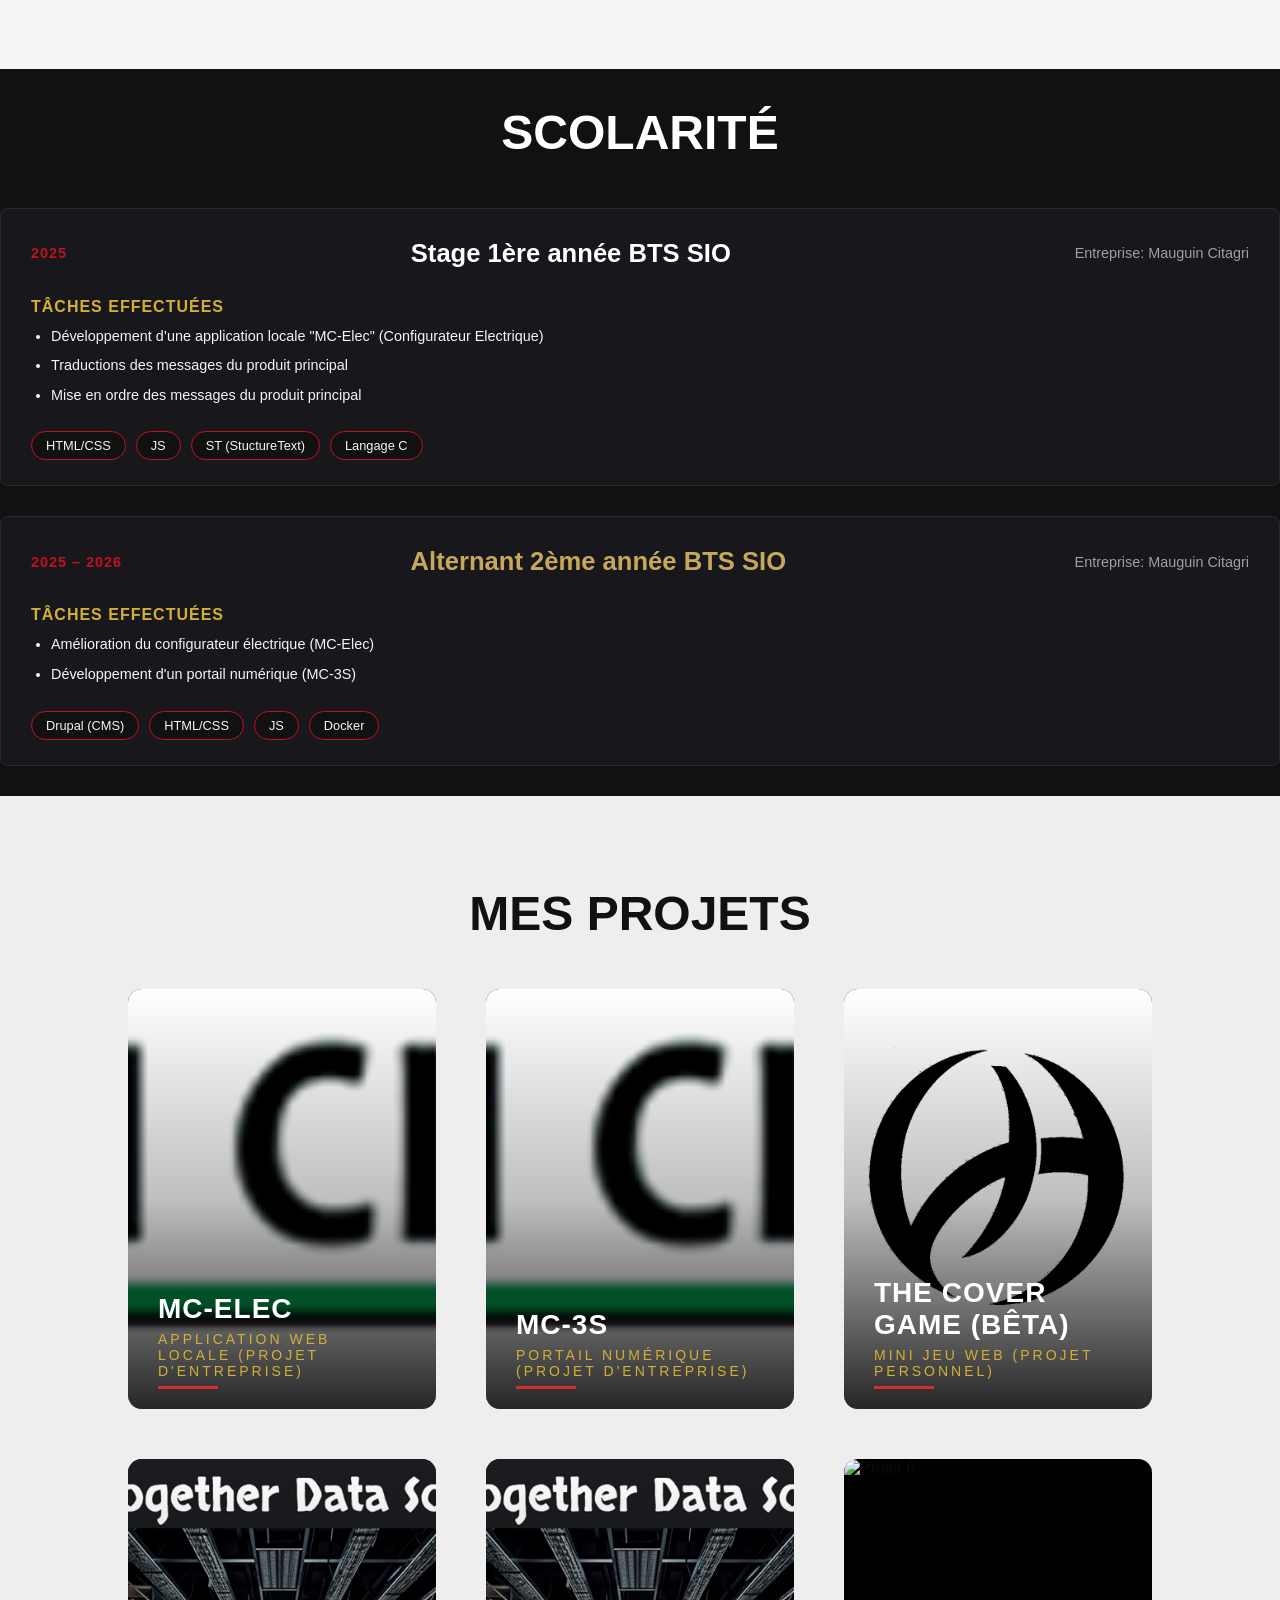
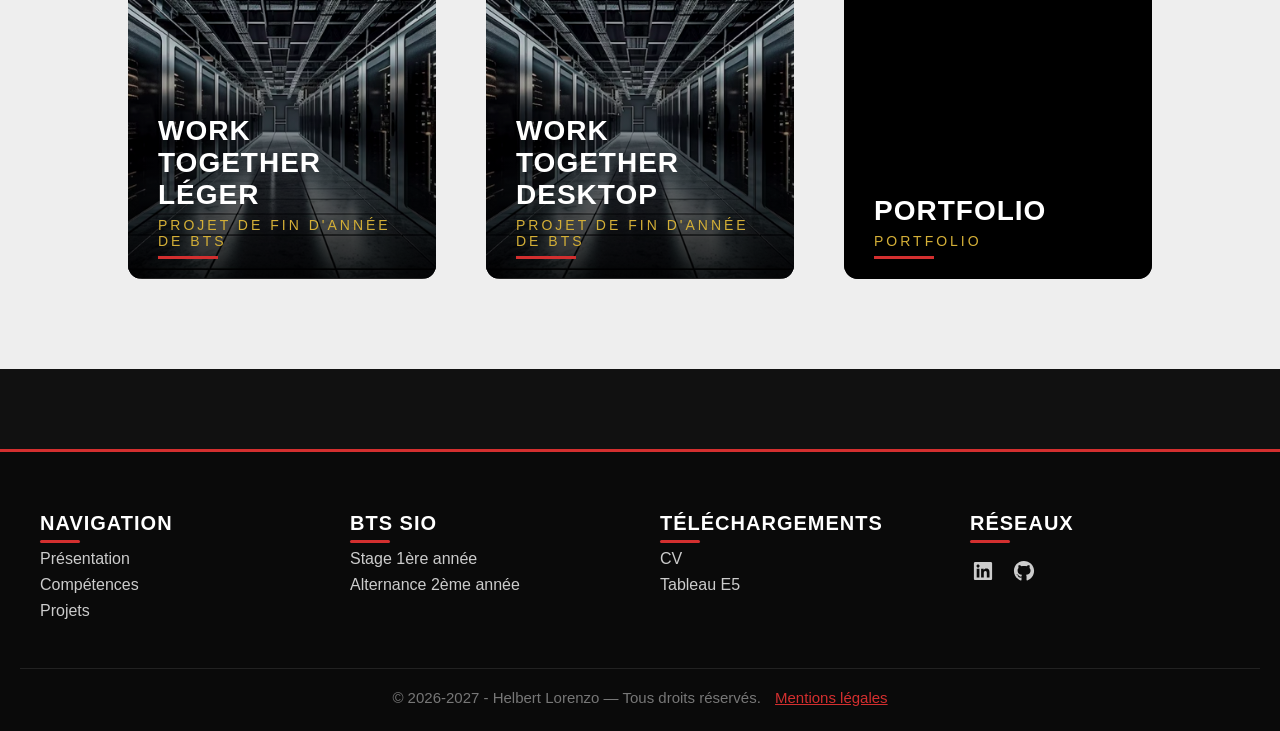
==== commit f59af648: "meilleur intro" ====
--- a/index.html
+++ b/index.html
@@ -88,11 +88,11 @@
             <section id="accueil">
                 <div class="intro-presentation">
                     <div class="intro-text">
-                        <h1 data-text="Je m'appelle Helbert Lorenzo">
-                            Je m'appelle Helbert Lorenzo
-                        </h1>
-                        <br>
-                        <p>alternant en 2ème année de BTS SIO option SLAM </p>
+                        <h1>Helbert Lorenzo</h1>
+                        <p class="subtitle">Alternant en BTS SIO - option SLAM</p>
+                        <p class="description">
+                            Passionné par le développement web, le cinéma, les jeux vidéo et la musique.
+                        </p>
                     </div>
                 </div>
             </section>
@@ -109,8 +109,7 @@
                         </p>
 
                         <p class="description">
-                            Apprenti développeur passionné par les applications web, le cinéma, les jeux vidéo et la musique. 
-                            J’essaie de développer des applications amusantes et utiles. 
+                            Je développe des applications intéressantes et utiles. 
                             Mon objectif est de créer un jour une application qui mêle mes passions.
                         </p>
 
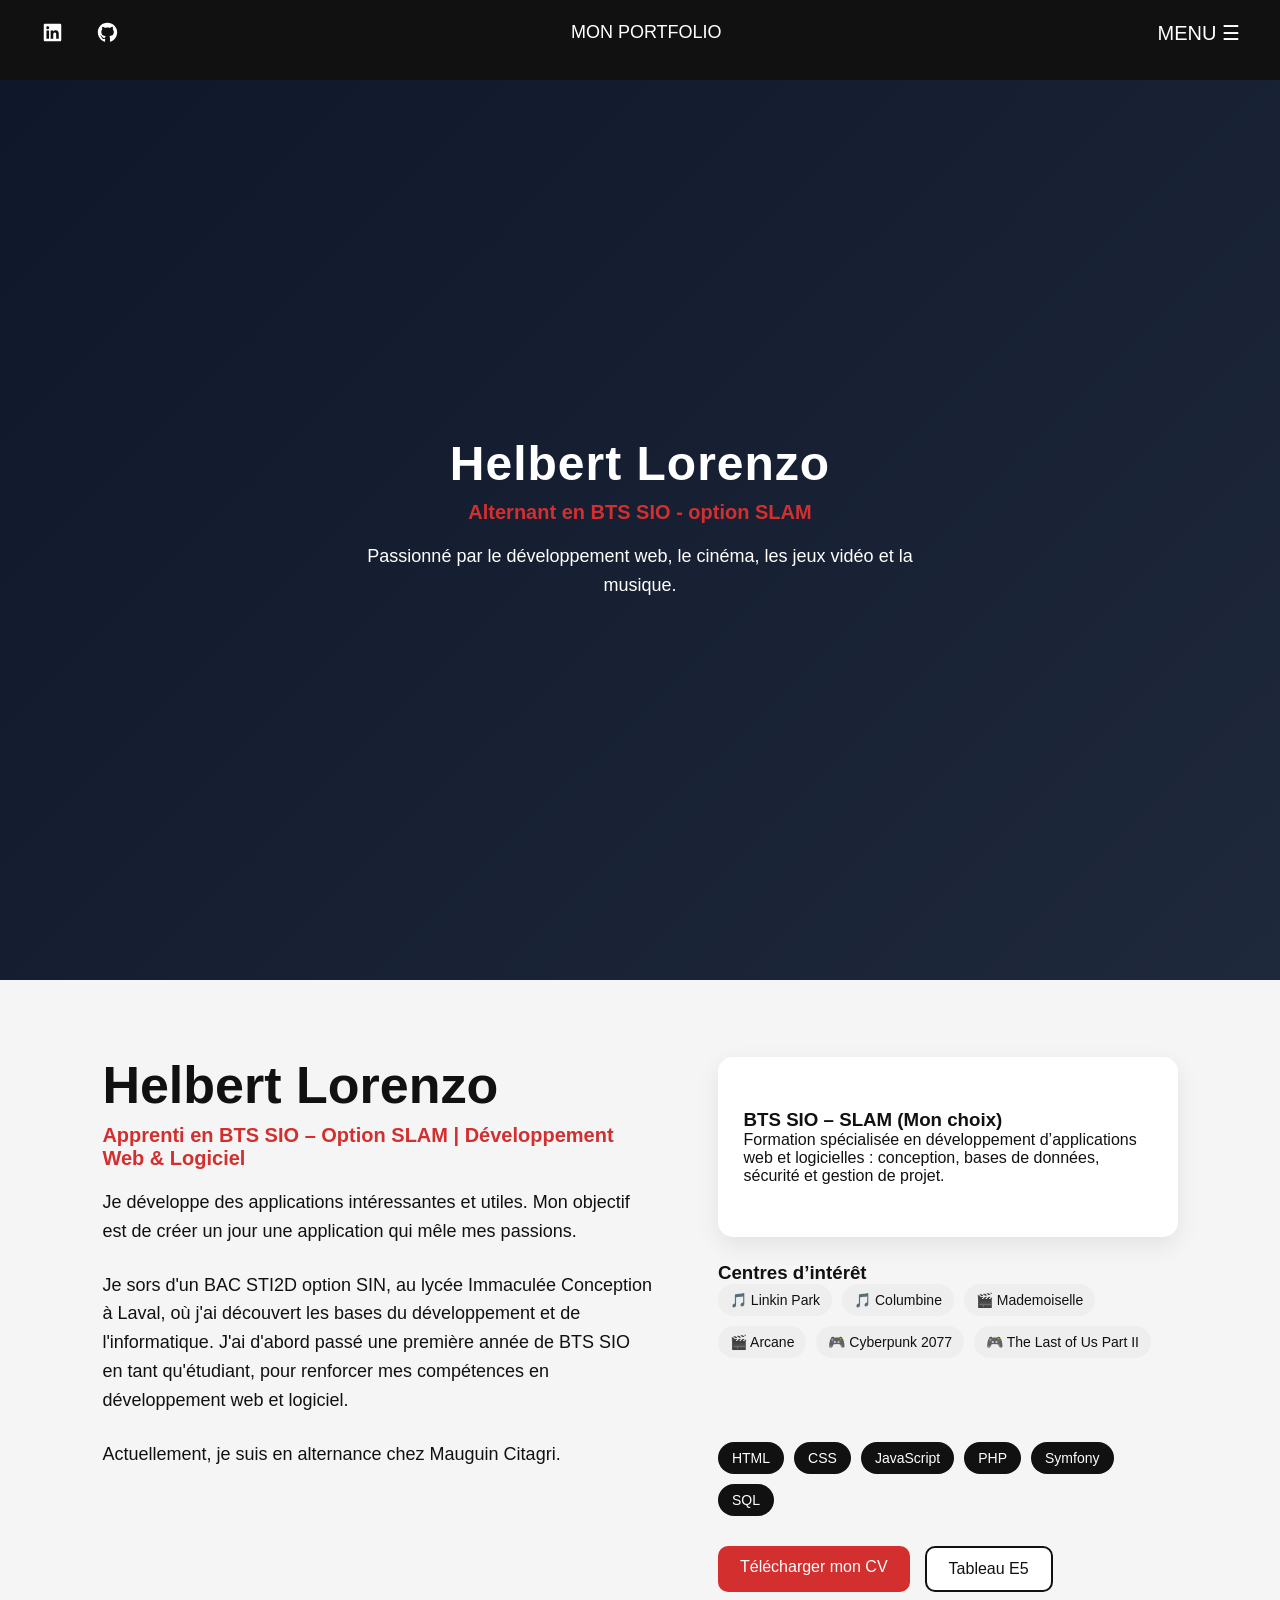
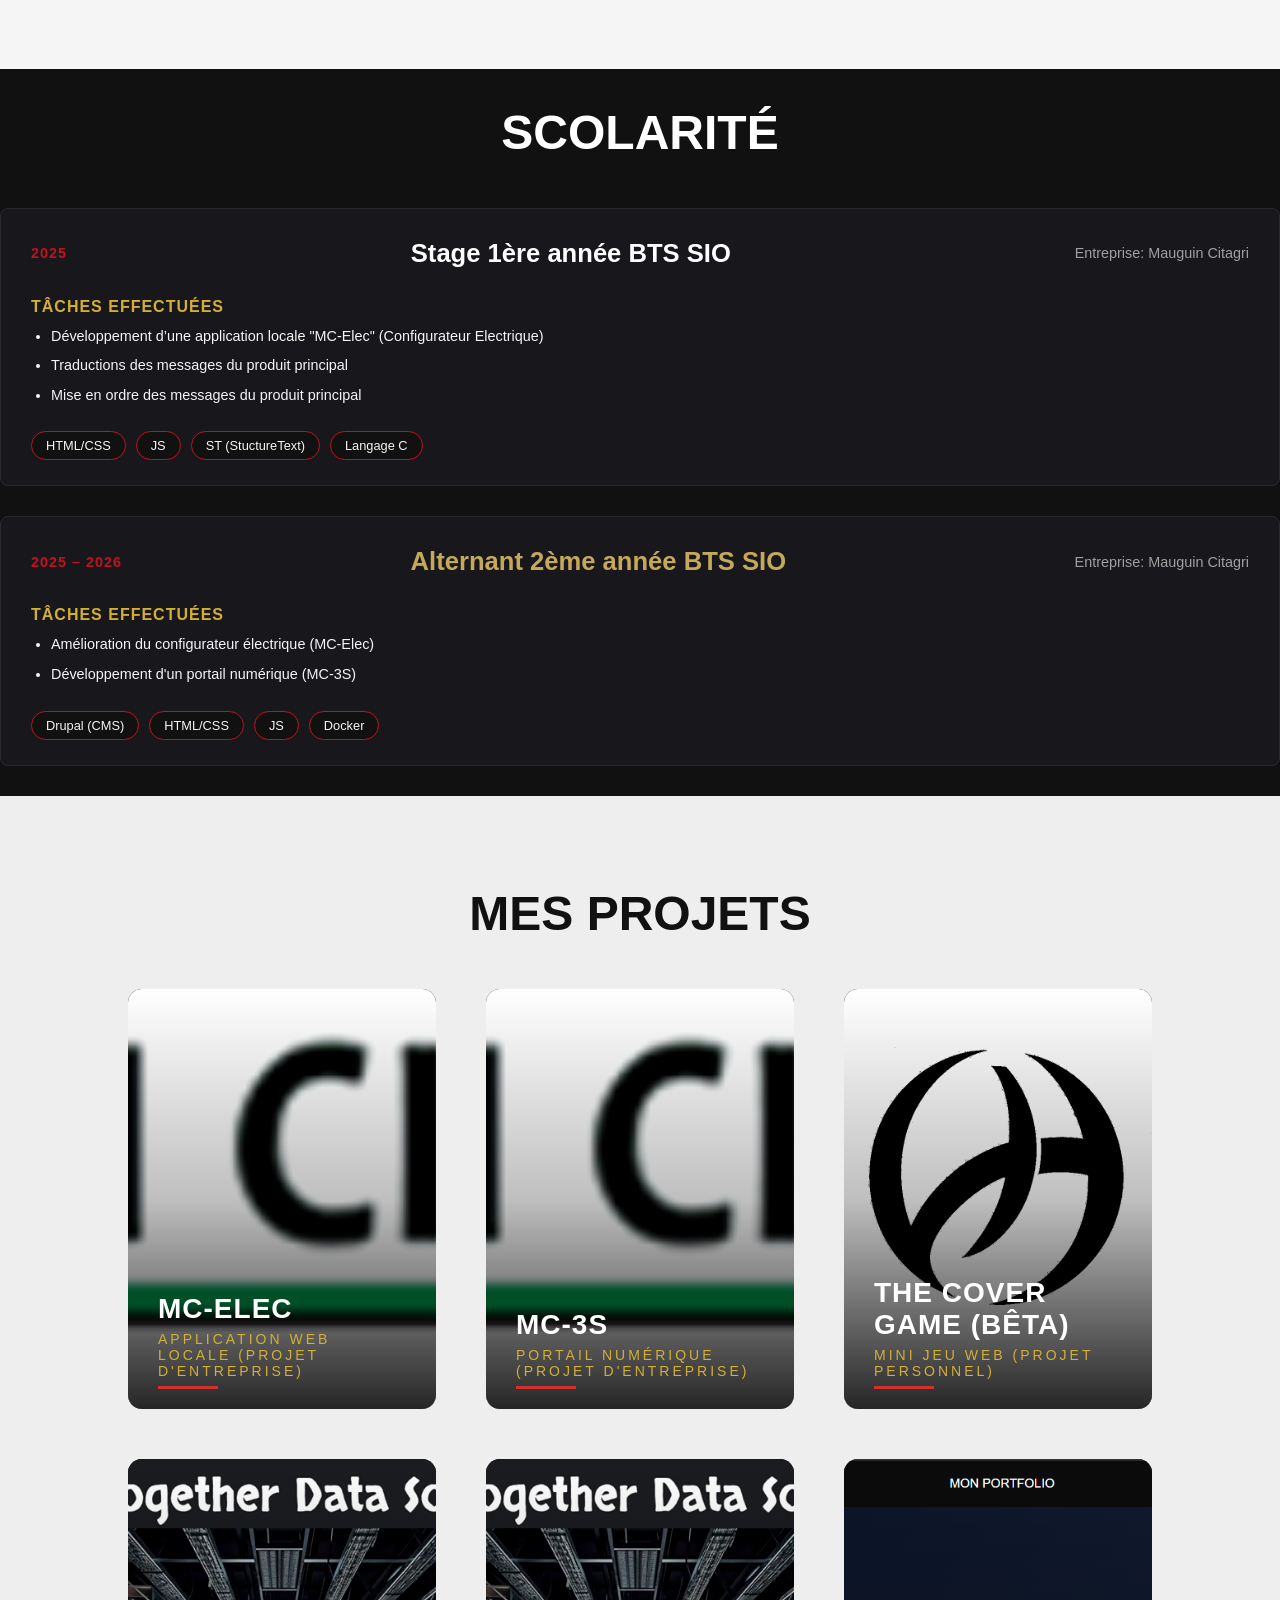
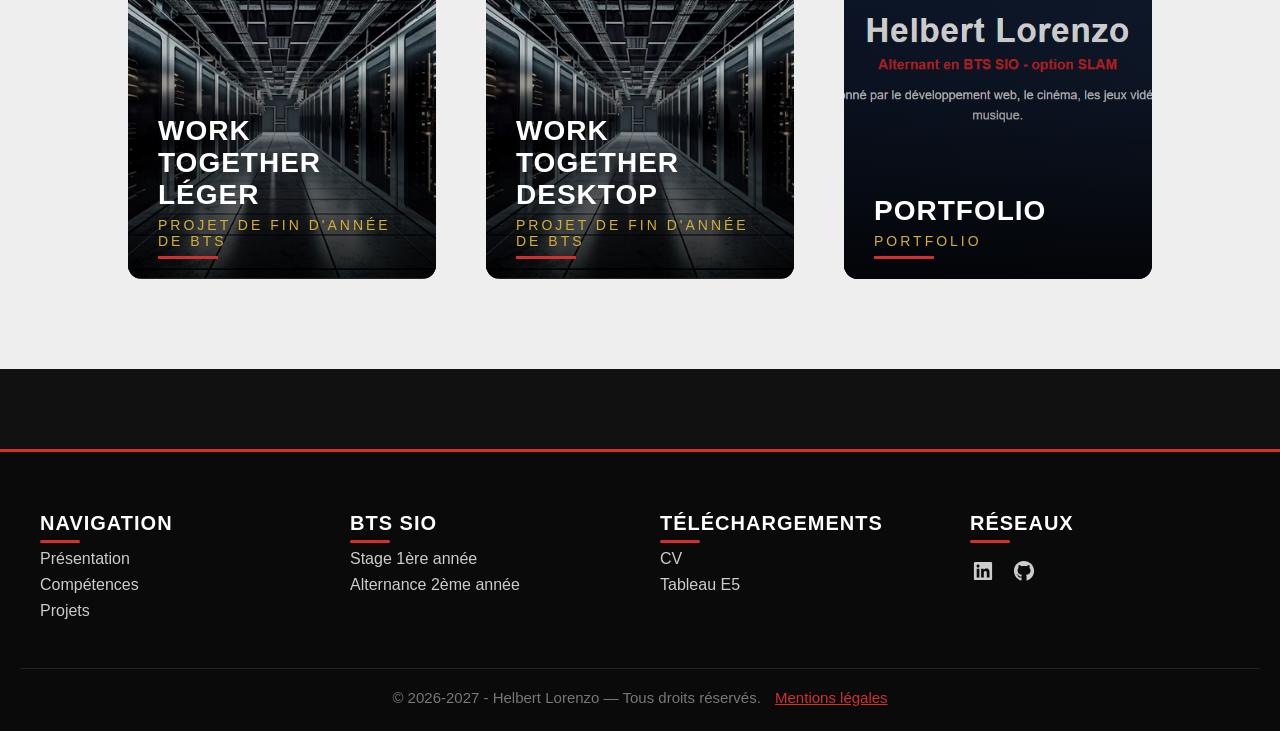
==== commit 4c2ebf86: "portfolio images" ====
--- a/index.html
+++ b/index.html
@@ -284,7 +284,7 @@
                     </article>
 
                     <article class="project-card" data-popup="project6" id="portfolio">
-                        <img src="assets/images/portfolio.png" alt="Projet 6">
+                        <img src="assets/images/portfolio1.png" alt="Projet 6">
                         <div class="project-overlay">
                             <h3>Portfolio</h3>
                             <span>Portfolio</span>
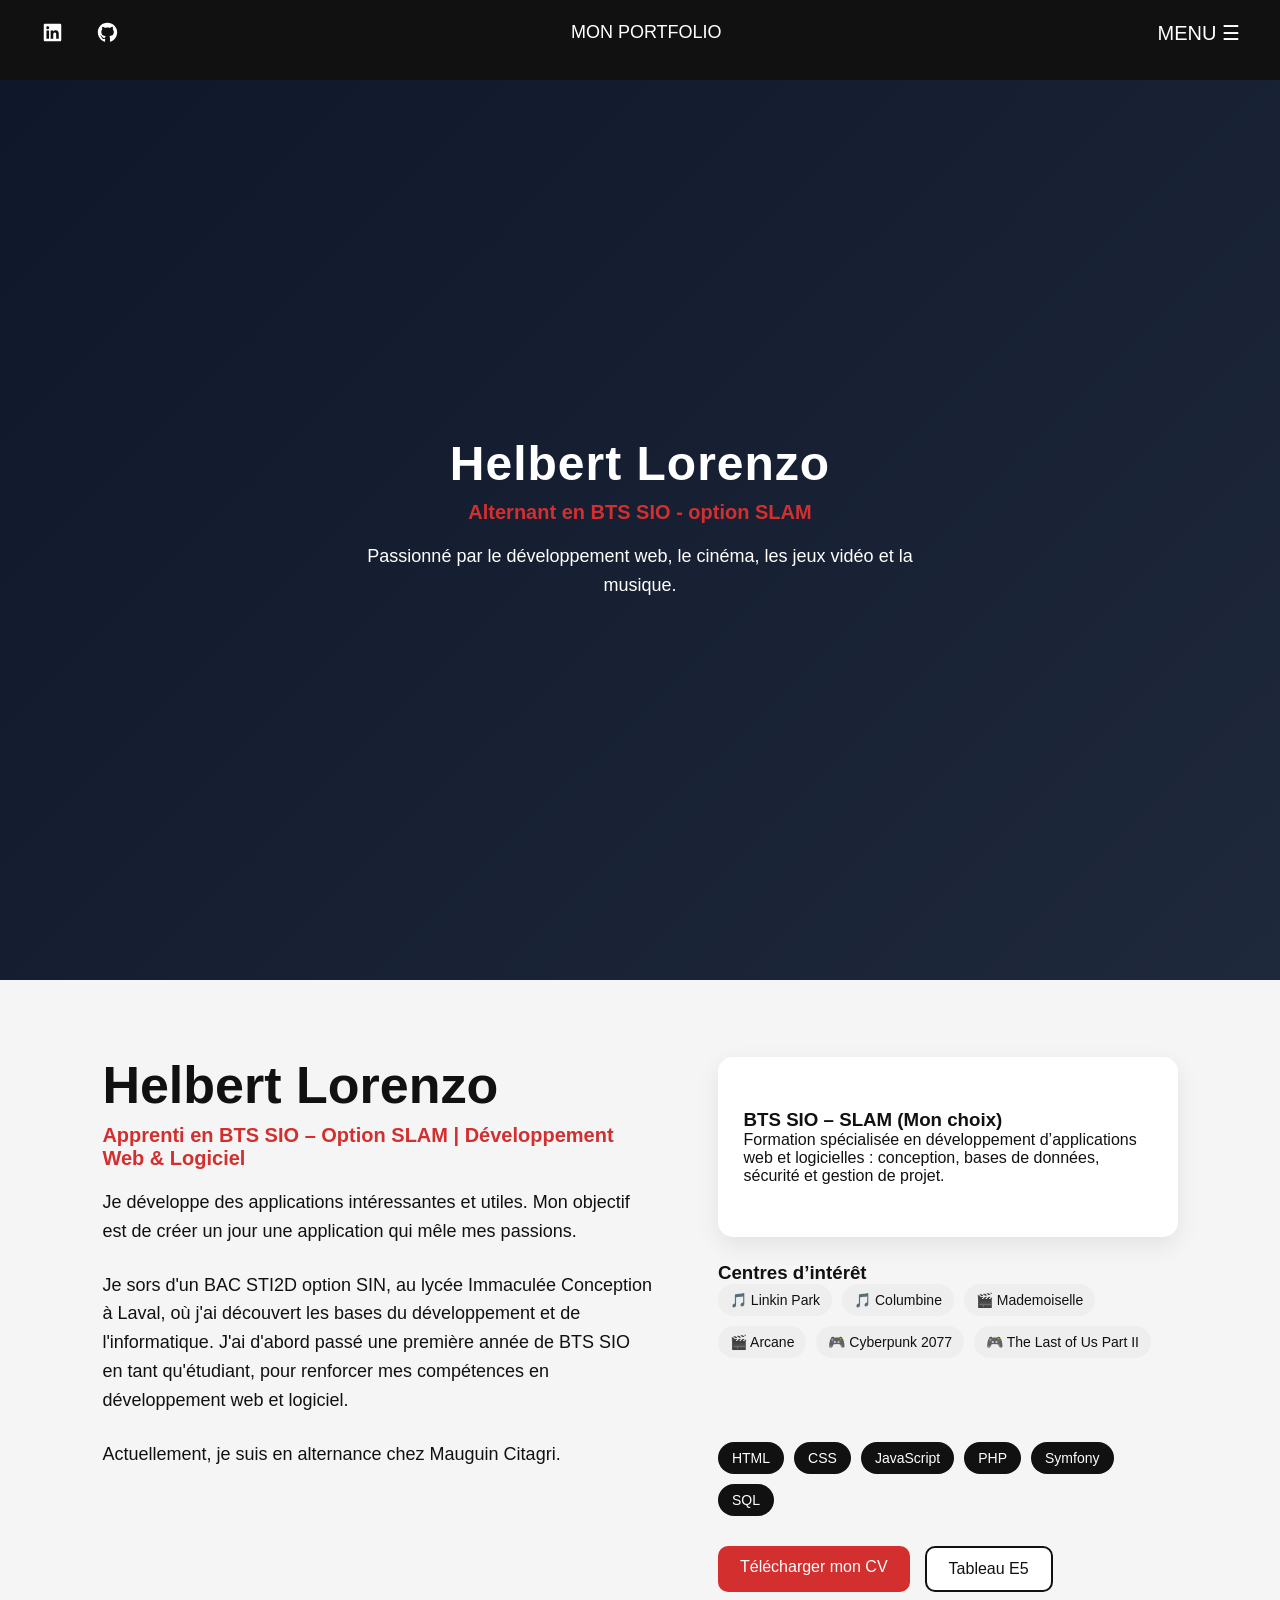
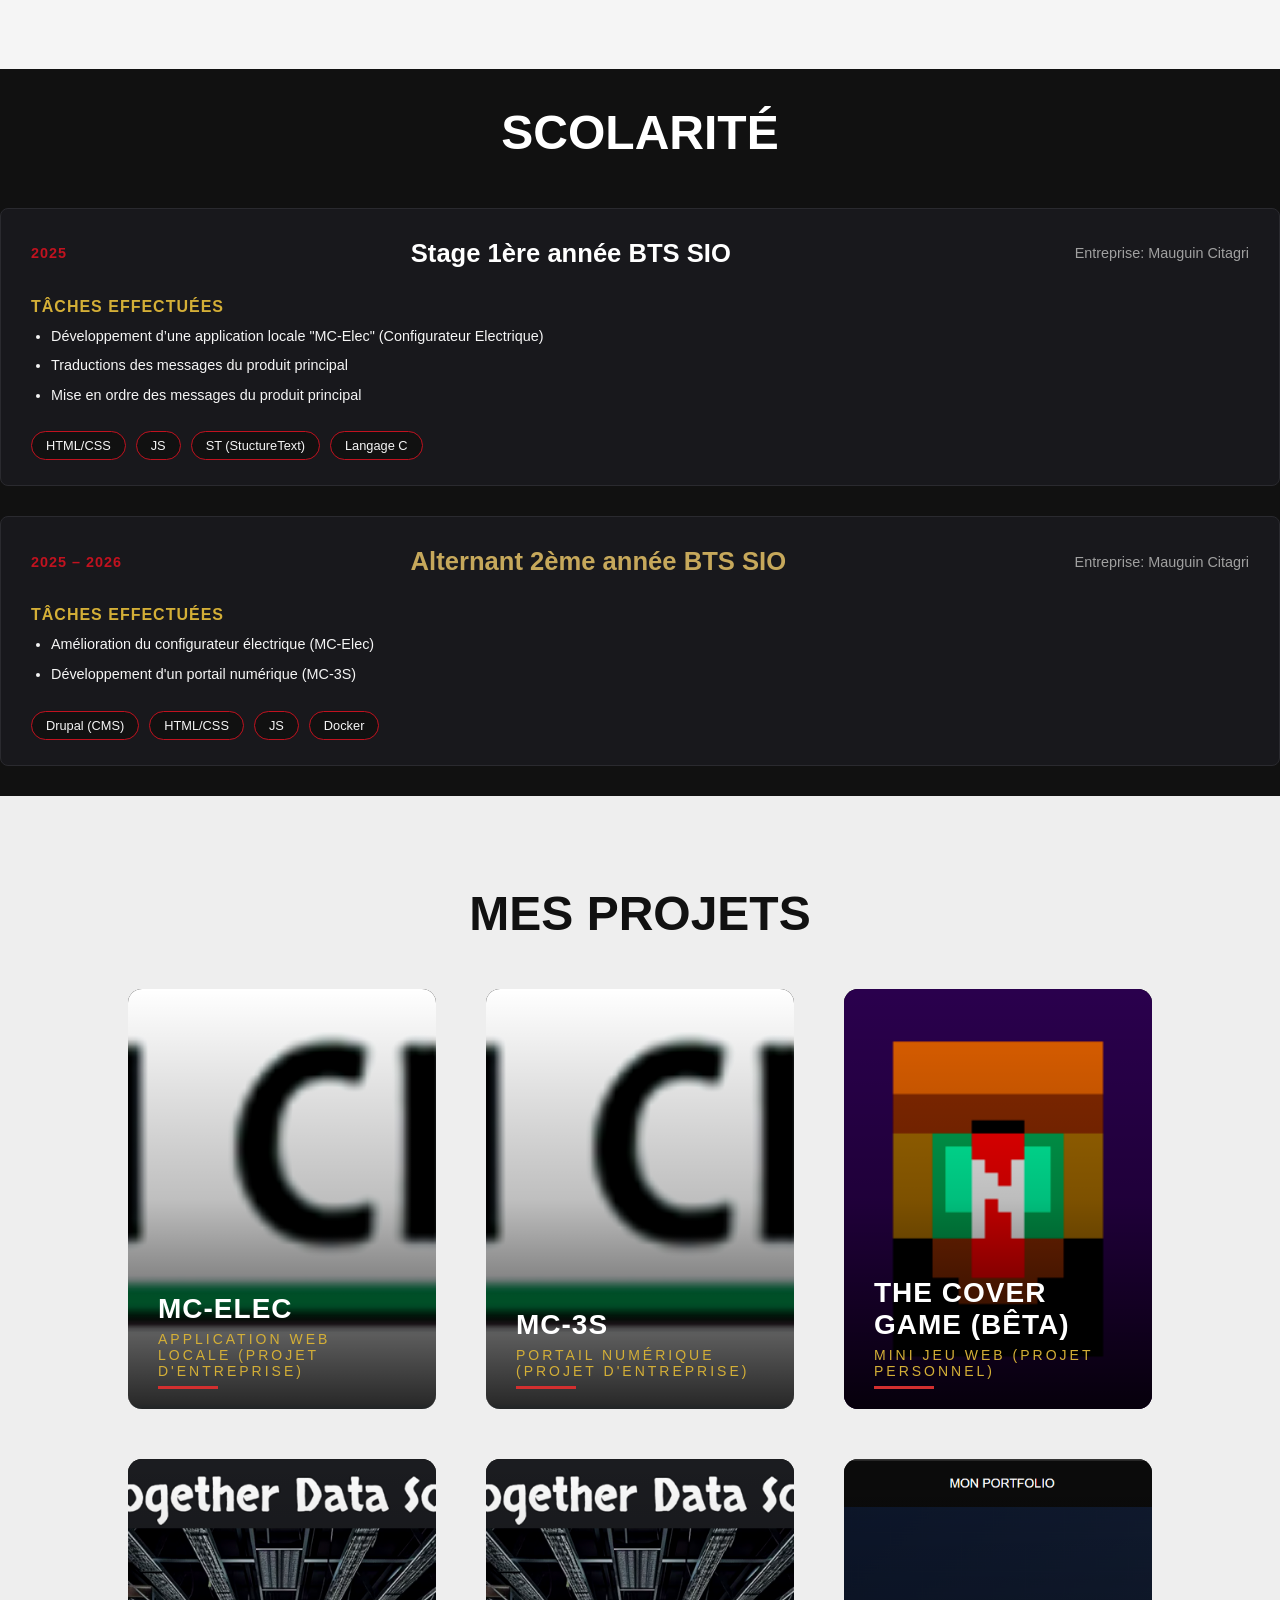
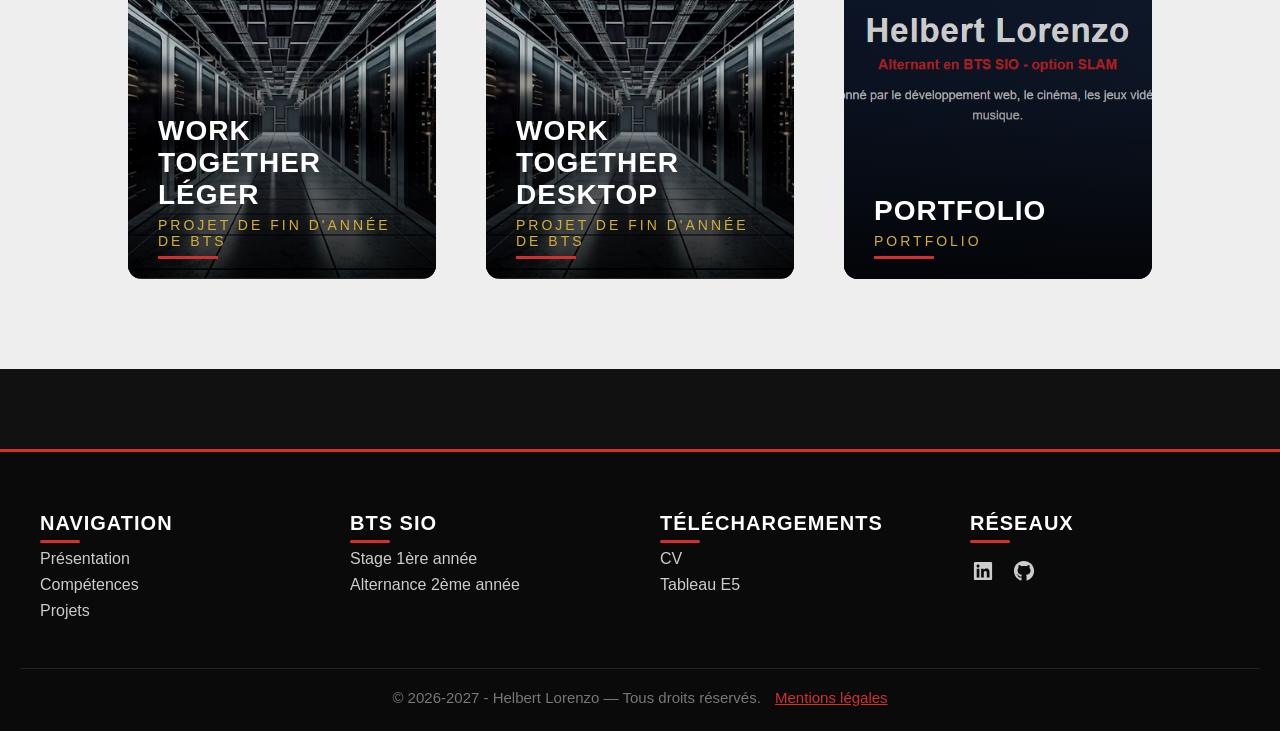
==== commit c046e5fe: "image handmaiden" ====
--- a/index.html
+++ b/index.html
@@ -260,7 +260,7 @@
                     </article>
 
                     <article class="project-card" data-popup="project3" id="covergame">
-                        <img src="assets/images/LLH.png" alt="Projet 3">
+                        <img src="assets/images/handmaiden_piskel.png" alt="Projet 3">
                         <div class="project-overlay">
                             <h3>The Cover Game (Bêta)</h3>
                             <span>Mini jeu Web (Projet personnel)</span>
